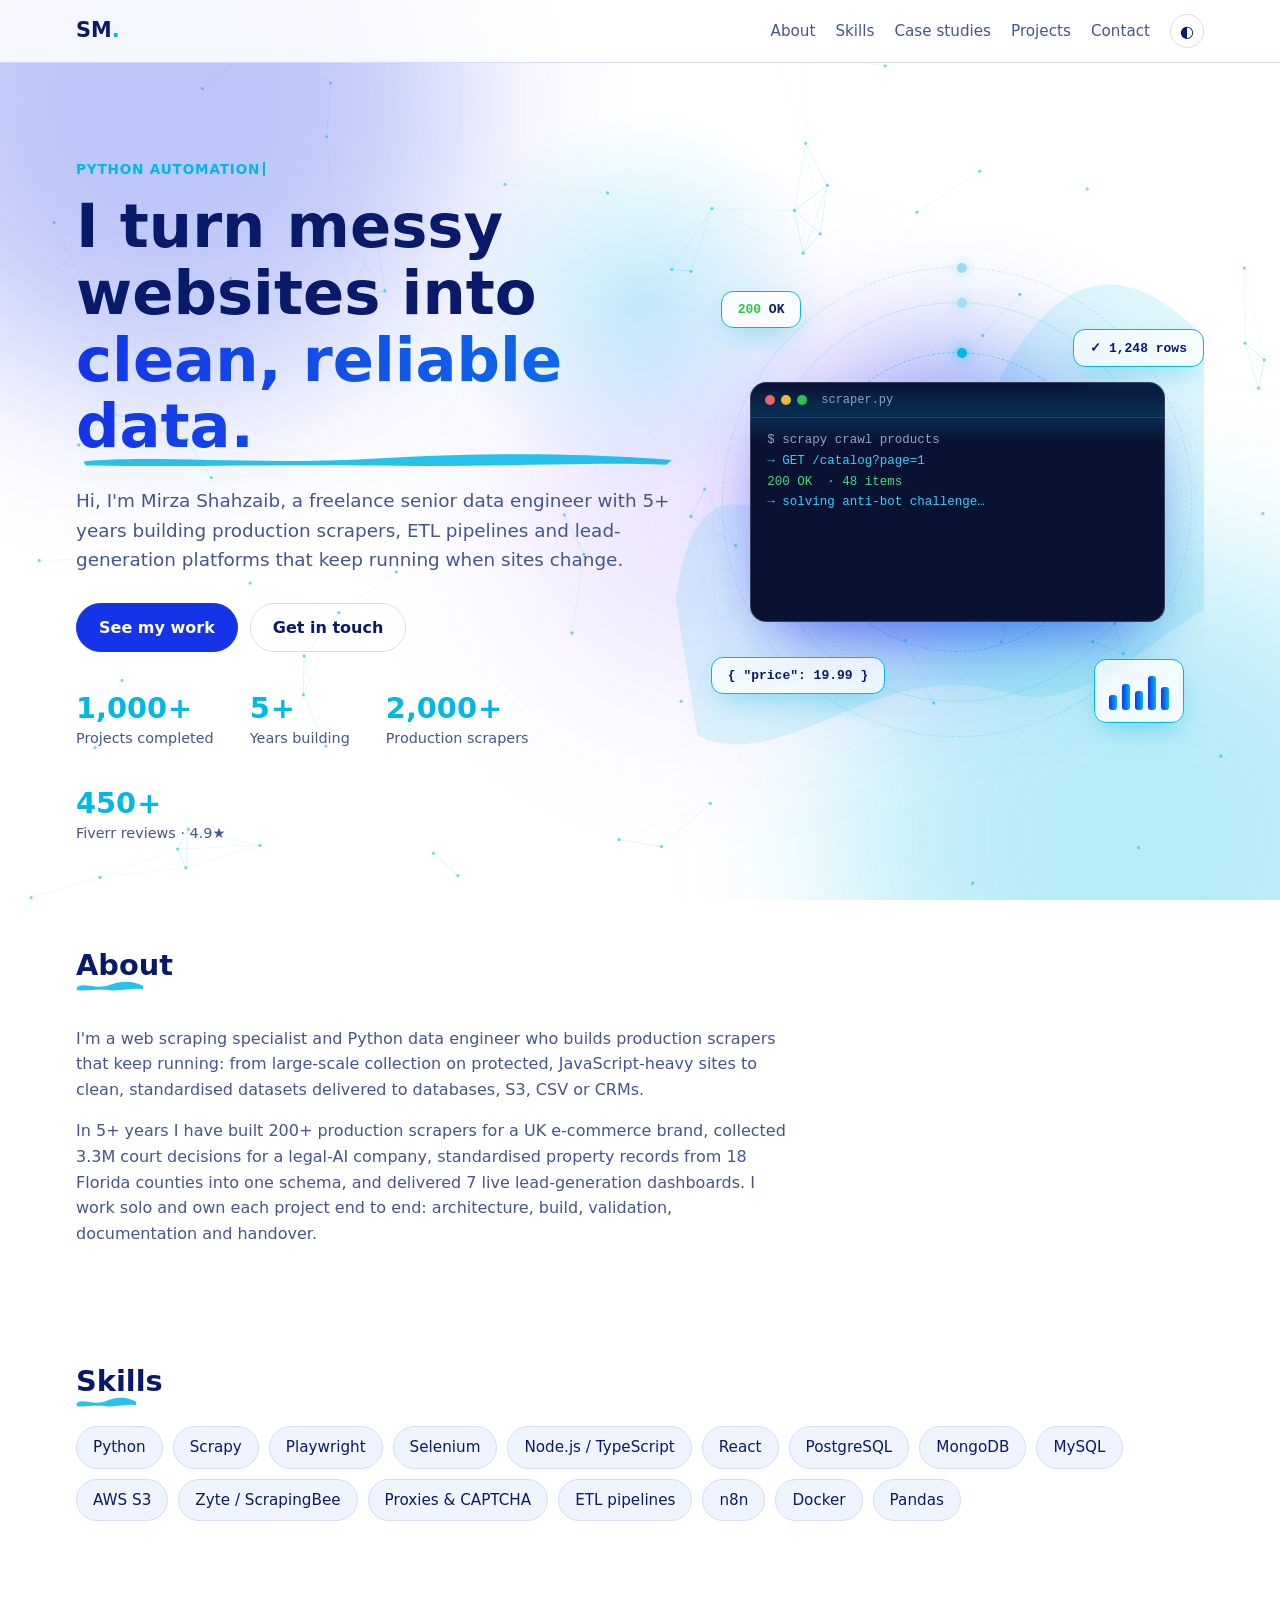
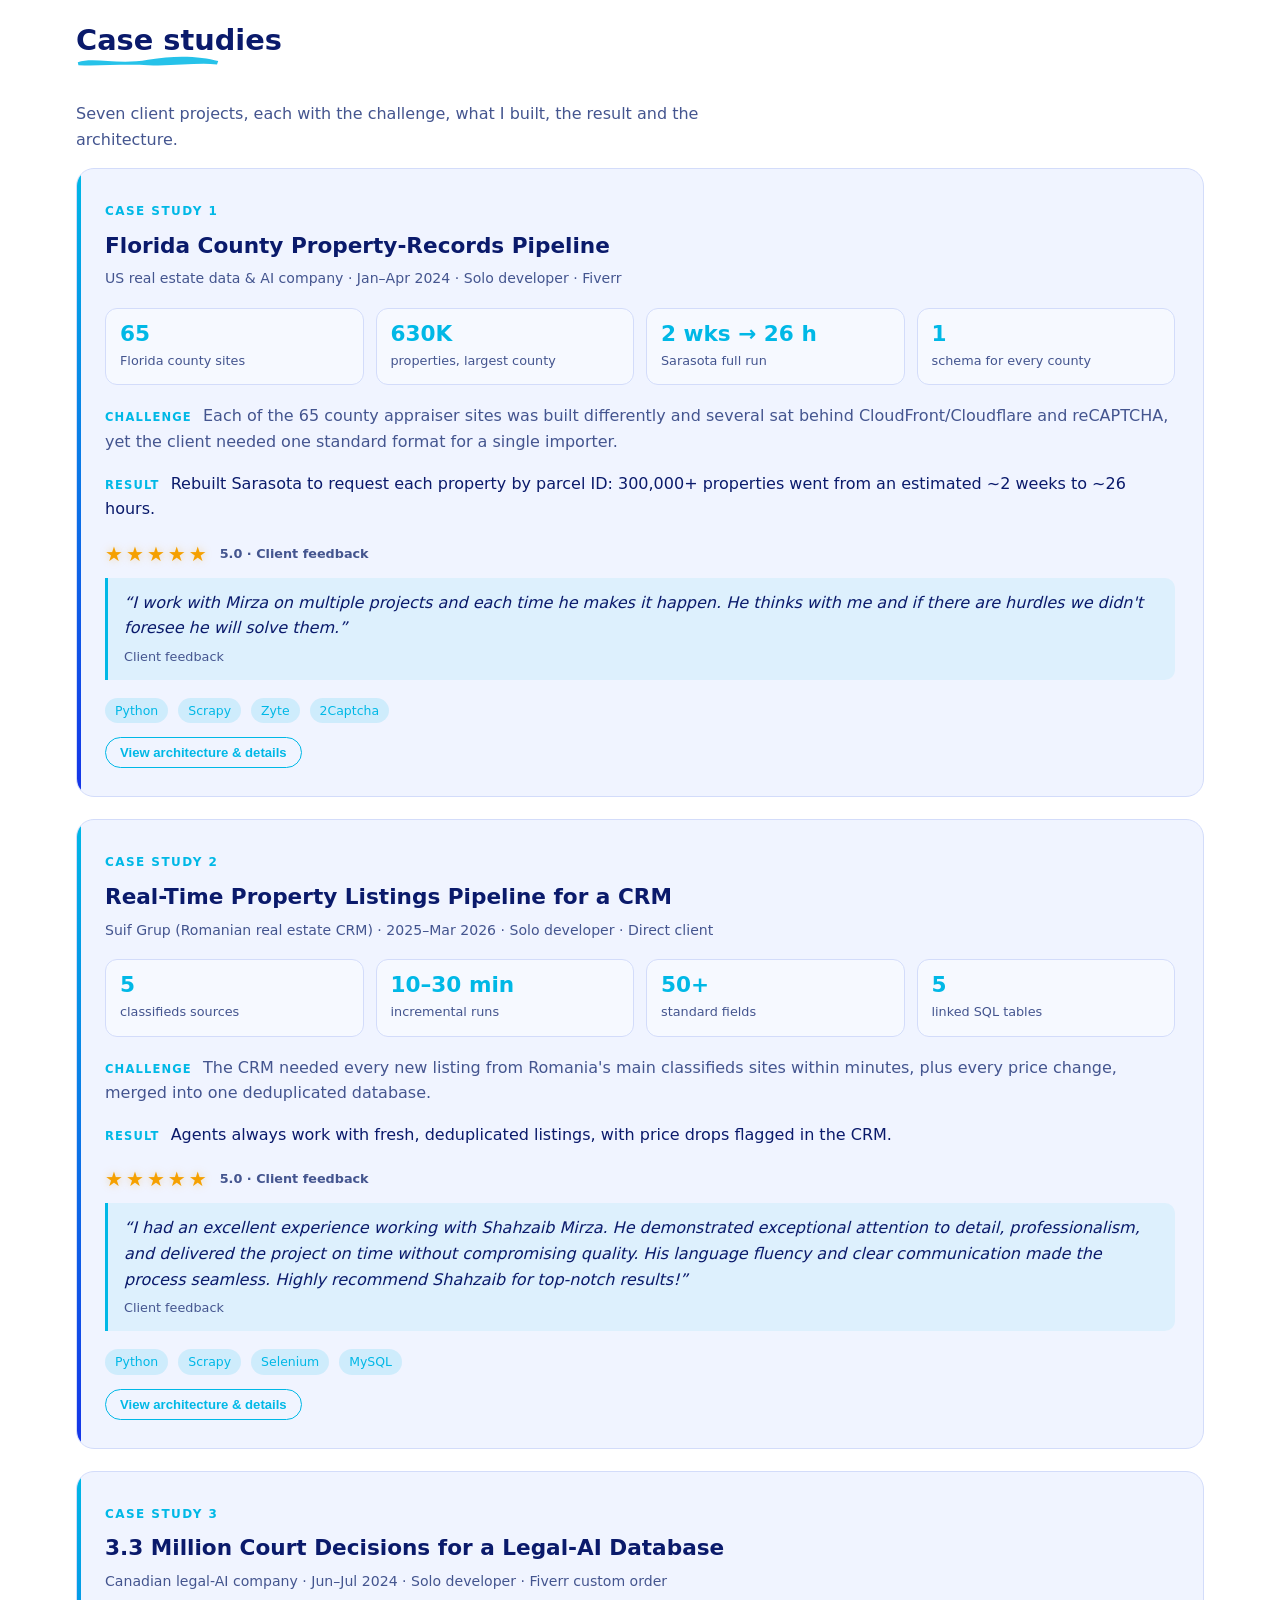
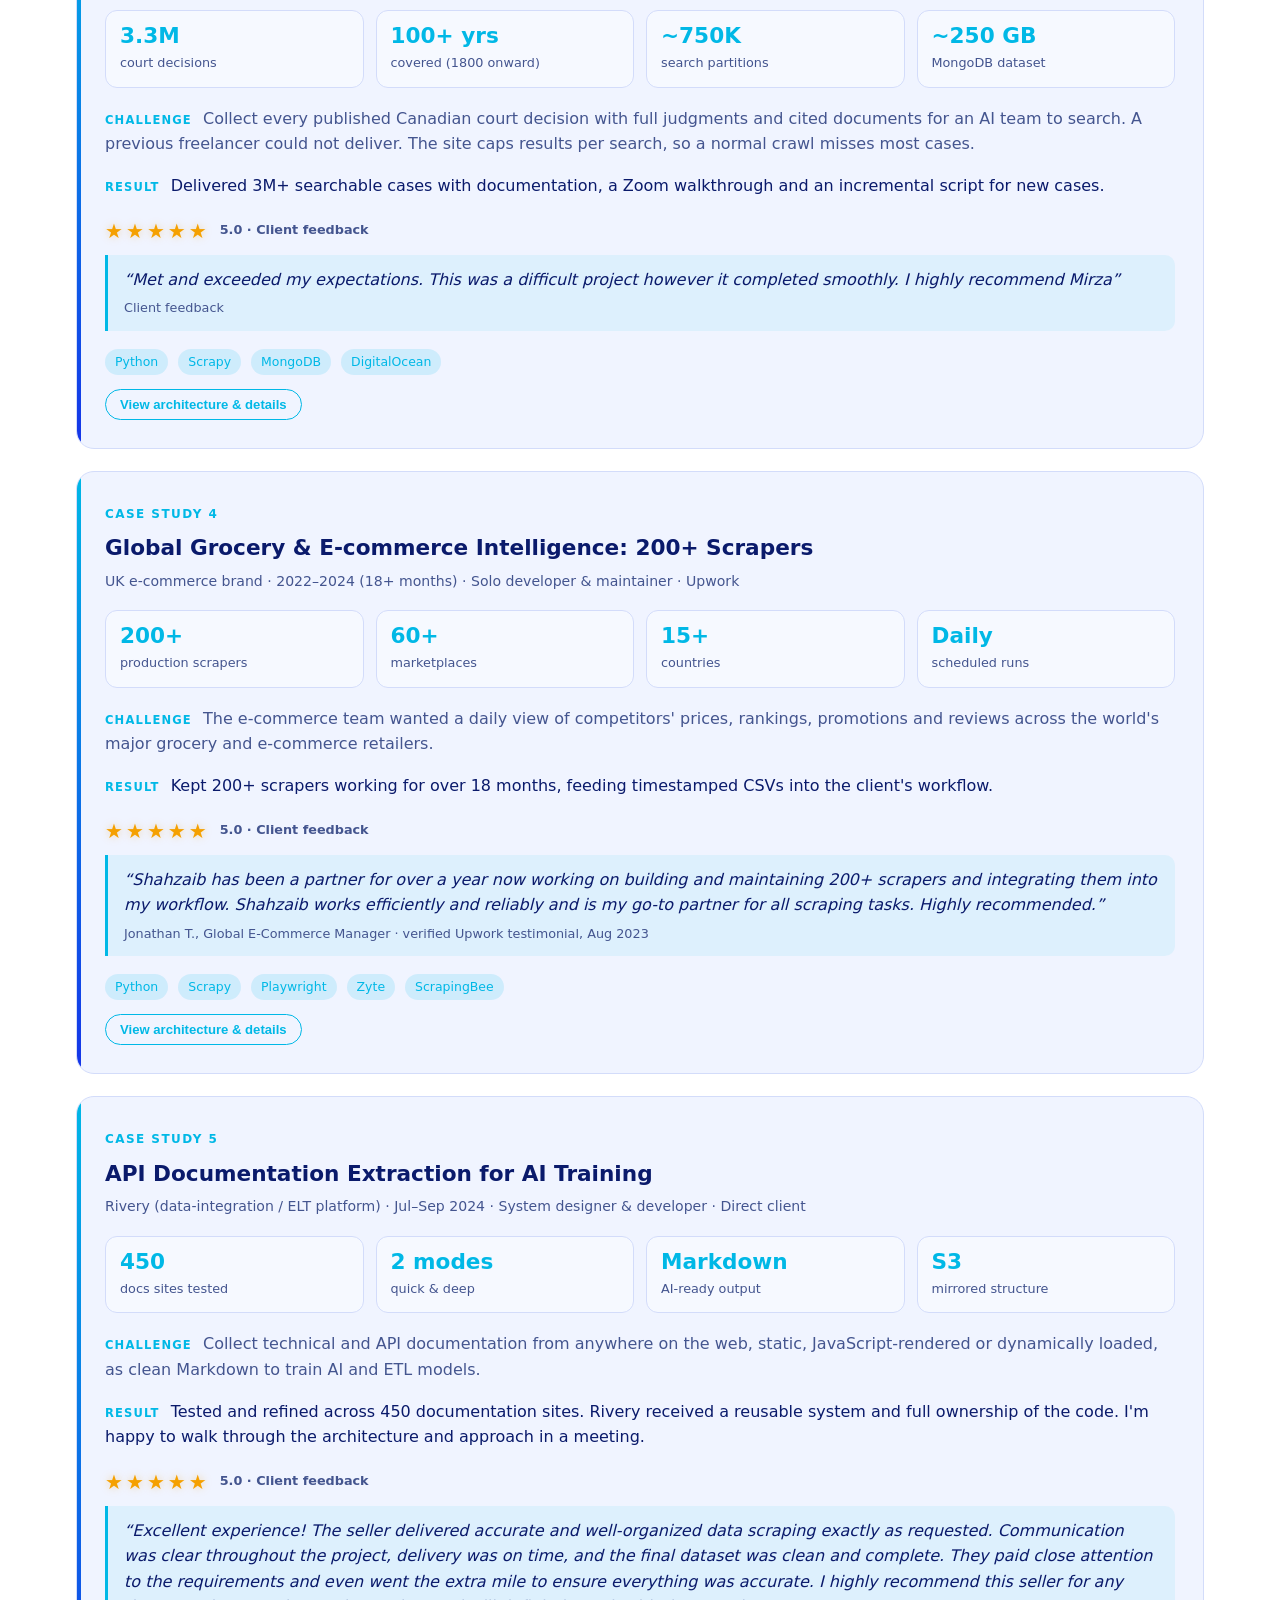
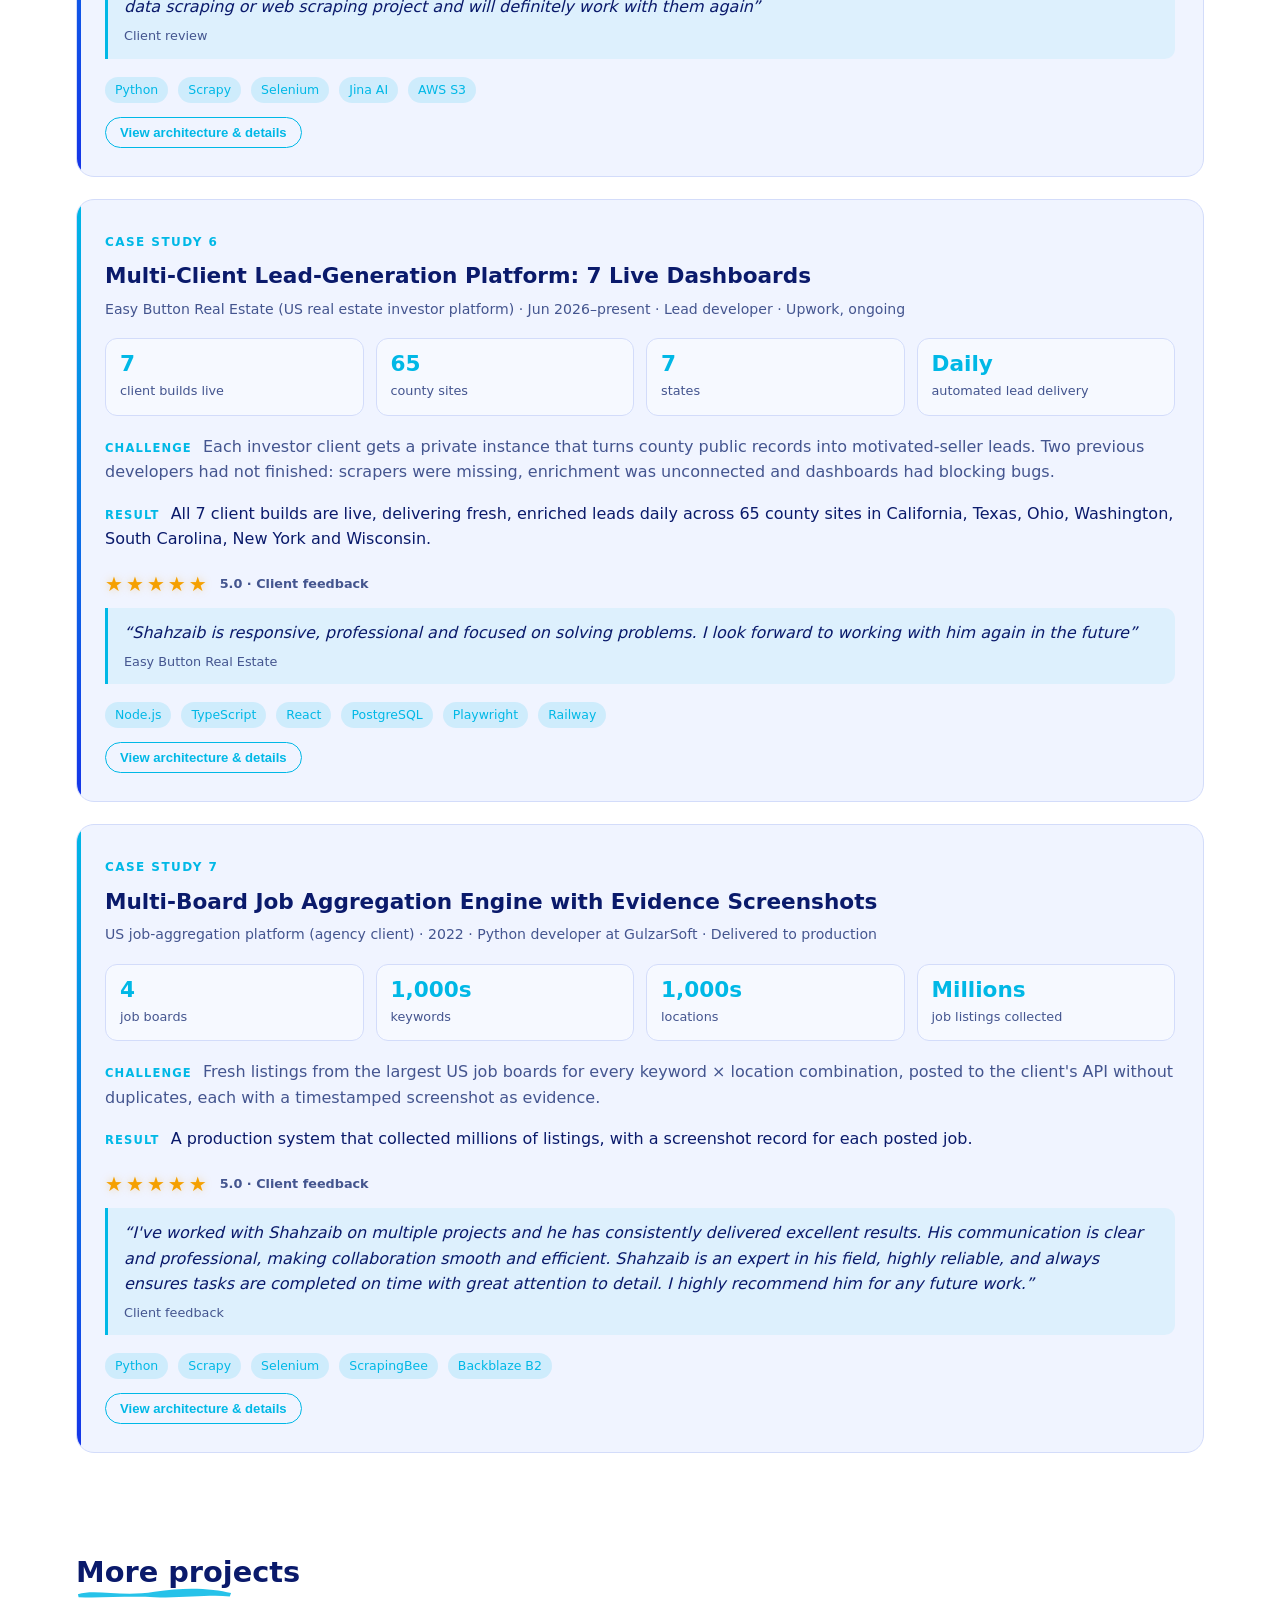
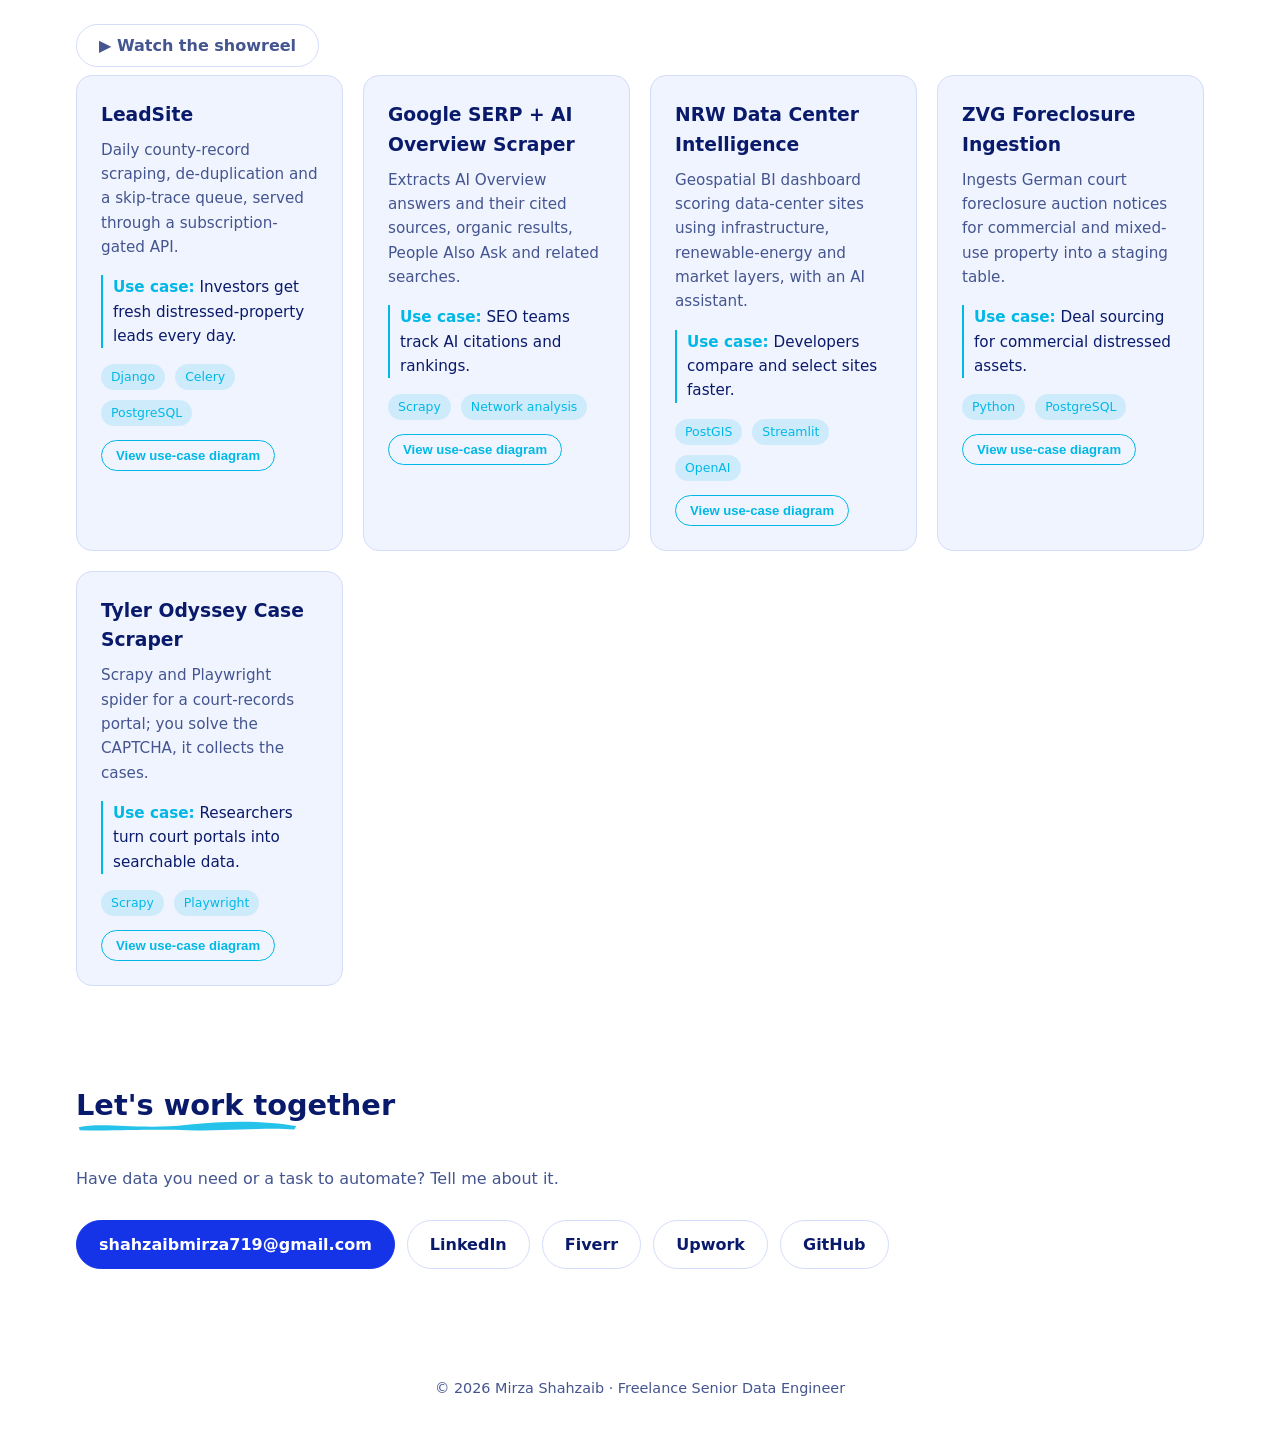
==== index.html @ d17fccb9 "Add portfolio website and showreel Responsive single-page portfolio with animated hero, seven case s" ====
<!doctype html>
<html lang="en">
<head>
  <meta charset="utf-8">
  <meta name="viewport" content="width=device-width, initial-scale=1">
  <title>Mirza Shahzaib · Senior Data Engineer · Web Scraping</title>
  <meta name="description" content="Portfolio of Mirza Shahzaib, freelance senior data engineer. 200+ production scrapers, ETL pipelines and lead-generation platforms.">
  <link rel="stylesheet" href="style.css">
</head>
<body>
  <canvas id="fx" aria-hidden="true"></canvas>
  <div class="blobs" aria-hidden="true"><i></i><i></i><i></i></div>
  <div class="glow" aria-hidden="true"></div>
  <div class="progress" aria-hidden="true"></div>
  <header class="nav">
    <a href="#top" class="logo">SM<span>.</span></a>
    <nav id="nav-links">
      <a href="#about">About</a>
      <a href="#skills">Skills</a>
      <a href="#case-studies">Case studies</a>
      <a href="#projects">Projects</a>
      <a href="#contact">Contact</a>
      <button id="theme" aria-label="Toggle theme">◐</button>
    </nav>
    <button id="menu" aria-label="Open menu" aria-expanded="false" aria-controls="nav-links"><i></i><i></i><i></i></button>
  </header>

  <main id="top">
    <section class="hero">
      <div class="hero-text">
      <p class="eyebrow"><span id="type"></span><span class="caret"></span></p>
      <h1>I turn messy websites into <em>clean, reliable data.</em></h1>
      <p class="lead">Hi, I'm Mirza Shahzaib, a freelance senior data engineer with 5+ years building production scrapers, ETL pipelines and lead-generation platforms that keep running when sites change.</p>
      <div class="cta">
        <a class="btn primary" href="#case-studies">See my work</a>
        <a class="btn" href="#contact">Get in touch</a>
      </div>
      <ul class="stats">
        <li><b><span data-count="1000">1,000</span>+</b><span>Projects completed</span></li>
        <li><b><span data-count="5">5</span>+</b><span>Years building</span></li>
        <li><b><span data-count="2000">2,000</span>+</b><span>Production scrapers</span></li>
        <li><b><span data-count="450">450</span>+</b><span>Fiverr reviews · 4.9★</span></li>
      </ul>
      </div>
      <div class="hero-visual" aria-hidden="true">
        <div class="orb"></div>
        <div class="ring r1"></div><div class="ring r2"></div><div class="ring r3"></div>
        <div class="term" data-depth="14">
          <div class="term-bar"><i></i><i></i><i></i><span>scraper.py</span></div>
          <pre id="log"></pre>
          <div class="scan"></div>
        </div>
        <div class="float f1" data-depth="30"><b>200</b> OK</div>
        <div class="float f2" data-depth="40">✓ <span id="rows">1,248</span> rows</div>
        <div class="float f3" data-depth="26">{ "price": 19.99 }</div>
        <div class="float f4 bars" data-depth="34"><i></i><i></i><i></i><i></i><i></i></div>
      </div>
    </section>

    <section id="about" class="reveal">
      <h2>About</h2>
      <p>I'm a web scraping specialist and Python data engineer who builds production scrapers that keep running: from large-scale collection on protected, JavaScript-heavy sites to clean, standardised datasets delivered to databases, S3, CSV or CRMs.</p>
      <p>In 5+ years I have built 200+ production scrapers for a UK e-commerce brand, collected 3.3M court decisions for a legal-AI company, standardised property records from 18 Florida counties into one schema, and delivered 7 live lead-generation dashboards. I work solo and own each project end to end: architecture, build, validation, documentation and handover.</p>
    </section>

    <section id="skills" class="reveal">
      <h2>Skills</h2>
      <div class="chips">
        <span>Python</span><span>Scrapy</span><span>Playwright</span><span>Selenium</span>
        <span>Node.js / TypeScript</span><span>React</span><span>PostgreSQL</span><span>MongoDB</span>
        <span>MySQL</span><span>AWS S3</span><span>Zyte / ScrapingBee</span><span>Proxies &amp; CAPTCHA</span>
        <span>ETL pipelines</span><span>n8n</span><span>Docker</span><span>Pandas</span>
      </div>
    </section>

    <section id="case-studies" class="reveal">
      <h2>Case studies</h2>
      <p>Seven client projects, each with the challenge, what I built, the result and the architecture.</p>
      <div class="cases" id="cases"></div>
    </section>

    <section id="projects" class="reveal">
      <h2>More projects</h2>
      <p><a class="btn" href="showreel.html">▶ Watch the showreel</a></p>
      <div class="grid">
        <article class="card">
          <h3>LeadSite</h3>
          <p>Daily county-record scraping, de-duplication and a skip-trace queue, served through a subscription-gated API.</p>
          <p class="use"><b>Use case:</b> Investors get fresh distressed-property leads every day.</p>
          <div class="tags"><span>Django</span><span>Celery</span><span>PostgreSQL</span></div>
        </article>
        <article class="card">
          <h3>Google SERP + AI Overview Scraper</h3>
          <p>Extracts AI Overview answers and their cited sources, organic results, People Also Ask and related searches.</p>
          <p class="use"><b>Use case:</b> SEO teams track AI citations and rankings.</p>
          <div class="tags"><span>Scrapy</span><span>Network analysis</span></div>
        </article>
        <article class="card">
          <h3>NRW Data Center Intelligence</h3>
          <p>Geospatial BI dashboard scoring data-center sites using infrastructure, renewable-energy and market layers, with an AI assistant.</p>
          <p class="use"><b>Use case:</b> Developers compare and select sites faster.</p>
          <div class="tags"><span>PostGIS</span><span>Streamlit</span><span>OpenAI</span></div>
        </article>
        <article class="card">
          <h3>ZVG Foreclosure Ingestion</h3>
          <p>Ingests German court foreclosure auction notices for commercial and mixed-use property into a staging table.</p>
          <p class="use"><b>Use case:</b> Deal sourcing for commercial distressed assets.</p>
          <div class="tags"><span>Python</span><span>PostgreSQL</span></div>
        </article>
        <article class="card">
          <h3>Tyler Odyssey Case Scraper</h3>
          <p>Scrapy and Playwright spider for a court-records portal; you solve the CAPTCHA, it collects the cases.</p>
          <p class="use"><b>Use case:</b> Researchers turn court portals into searchable data.</p>
          <div class="tags"><span>Scrapy</span><span>Playwright</span></div>
        </article>
      </div>
    </section>

    <section id="contact" class="reveal">
      <h2>Let's work together</h2>
      <p>Have data you need or a task to automate? Tell me about it.</p>
      <div class="cta">
        <a class="btn primary" href="mailto:shahzaibmirza719@gmail.com">shahzaibmirza719@gmail.com</a>
        <a class="btn" href="https://www.linkedin.com/in/mirza-shahzaib-613bab15b/" target="_blank" rel="noopener">LinkedIn</a>
        <a class="btn" href="https://www.fiverr.com/shahzaibmirz637" target="_blank" rel="noopener">Fiverr</a>
        <a class="btn" href="https://www.upwork.com/freelancers/shahzaibmirza5" target="_blank" rel="noopener">Upwork</a>
        <a class="btn" href="https://github.com/shahzaibmirza566-creator" target="_blank" rel="noopener">GitHub</a>
      </div>
    </section>
  </main>

  <footer>© <span id="year"></span> Mirza Shahzaib · Freelance Senior Data Engineer</footer>
  <script src="script.js"></script>
</body>
</html>
---- style.css ----
:root {
  --bg: #ffffff;
  --surface: #f4f7fd;
  --text: #0e1a33;
  --muted: #55627d;
  --primary: #1f4fd8;
  --accent: #00b8e6;
  --border: #dde4f2;
}
:root[data-theme="dark"] {
  --bg: #08101f;
  --surface: #0f1a30;
  --text: #eaf0ff;
  --muted: #93a2c4;
  --primary: #4d7cff;
  --accent: #29d3ff;
  --border: #1f2d4a;
}
@media (prefers-color-scheme: dark) {
  :root:not([data-theme="light"]) {
    --bg: #08101f; --surface: #0f1a30; --text: #eaf0ff;
    --muted: #93a2c4; --primary: #4d7cff; --accent: #29d3ff; --border: #1f2d4a;
  }
}

* { box-sizing: border-box; }
html { scroll-behavior: smooth; }
body {
  margin: 0;
  font-family: system-ui, -apple-system, "Segoe UI", Roboto, sans-serif;
  background: var(--bg);
  color: var(--text);
  line-height: 1.6;
}
a { color: inherit; text-decoration: none; }

.nav {
  position: sticky; top: 0; z-index: 10;
  display: flex; justify-content: space-between; align-items: center;
  padding: 14px max(16px, calc((100vw - 1000px) / 2));
  background: color-mix(in srgb, var(--bg) 85%, transparent);
  backdrop-filter: blur(10px);
  border-bottom: 1px solid var(--border);
}
.logo { font-weight: 800; font-size: 1.3rem; }
.logo span { color: var(--accent); }
.nav nav { display: flex; gap: 20px; align-items: center; font-size: .95rem; }
.nav nav a { color: var(--muted); transition: color .2s; }
.nav nav a:hover { color: var(--text); }
#theme {
  background: none; border: 1px solid var(--border); color: var(--text);
  width: 34px; height: 34px; border-radius: 50%; cursor: pointer; font-size: 1rem;
}

main { max-width: 1000px; margin: 0 auto; padding: 0 16px; }
section { padding: 72px 0 24px; }
h2 { font-size: 1.8rem; margin: 0 0 16px; }

.hero { padding-top: 96px; }
.eyebrow { color: var(--accent); font-weight: 600; letter-spacing: .06em; text-transform: uppercase; font-size: .85rem; margin: 0 0 12px; }
h1 { font-size: clamp(2.2rem, 6vw, 3.8rem); line-height: 1.1; margin: 0 0 20px; max-width: 18ch; }
h1 em {
  font-style: normal;
  background: linear-gradient(90deg, var(--primary), var(--accent));
  -webkit-background-clip: text; background-clip: text; color: transparent;
}
.lead { color: var(--muted); font-size: 1.15rem; max-width: 56ch; }

.cta { display: flex; flex-wrap: wrap; gap: 12px; margin: 28px 0; }
.btn {
  padding: 11px 22px; border-radius: 999px; border: 1px solid var(--border);
  font-weight: 600; transition: transform .15s, border-color .2s;
}
.btn:hover { transform: translateY(-2px); border-color: var(--primary); }
.btn.primary { background: var(--primary); border-color: var(--primary); color: #fff; }

.stats { list-style: none; display: flex; flex-wrap: wrap; gap: 36px; padding: 0; margin: 40px 0 0; }
.stats b { display: block; font-size: 1.8rem; color: var(--primary); }
.stats li > span { color: var(--muted); font-size: .9rem; }

p { max-width: 70ch; color: var(--muted); }

.chips, .tags { display: flex; flex-wrap: wrap; gap: 10px; }
.chips span {
  padding: 8px 16px; border-radius: 999px; background: var(--surface);
  border: 1px solid var(--border); font-size: .95rem;
}
.grid { display: grid; grid-template-columns: repeat(auto-fit, minmax(260px, 1fr)); gap: 20px; }
.card {
  background: var(--surface); border: 1px solid var(--border); border-radius: 16px;
  padding: 24px; transition: transform .2s, border-color .2s;
}
.card:hover { transform: translateY(-4px); border-color: var(--accent); }
.card h3 { margin: 0 0 8px; }
.card p { margin: 0 0 16px; font-size: .95rem; }
.tags span { font-size: .78rem; color: var(--primary); background: color-mix(in srgb, var(--primary) 12%, transparent); padding: 3px 10px; border-radius: 999px; }

footer { text-align: center; color: var(--muted); padding: 56px 16px 32px; font-size: .9rem; }

.reveal { opacity: 0; transform: translateY(20px); transition: opacity .6s, transform .6s; }
.reveal.visible { opacity: 1; transform: none; }
@media (prefers-reduced-motion: reduce) { .reveal { opacity: 1; transform: none; transition: none; } }

@media (max-width: 560px) {
  .nav nav { gap: 12px; font-size: .85rem; }
  .hero { padding-top: 56px; }
}

/* ---------- Motion / VFX ---------- */
#fx { position: fixed; inset: 0; width: 100%; height: 100%; z-index: -1; pointer-events: none; }
.blobs { position: fixed; inset: 0; z-index: -2; overflow: hidden; pointer-events: none; }
.blobs i {
  position: absolute; width: 46vmax; height: 46vmax; border-radius: 50%;
  filter: blur(90px); opacity: .28; animation: drift 22s ease-in-out infinite alternate;
}
.blobs i:nth-child(1) { background: var(--primary); top: -15vmax; left: -10vmax; }
.blobs i:nth-child(2) { background: var(--accent); bottom: -18vmax; right: -12vmax; animation-duration: 28s; animation-delay: -6s; }
.blobs i:nth-child(3) { background: #8a5cff; top: 35%; left: 40%; width: 30vmax; height: 30vmax; opacity: .16; animation-duration: 34s; }
@keyframes drift {
  0%   { transform: translate(0, 0) scale(1); }
  50%  { transform: translate(10vmax, 6vmax) scale(1.15); }
  100% { transform: translate(-6vmax, 12vmax) scale(.95); }
}
.glow {
  position: fixed; left: 0; top: 0; width: 420px; height: 420px; margin: -210px 0 0 -210px;
  background: radial-gradient(circle, color-mix(in srgb, var(--accent) 22%, transparent), transparent 65%);
  pointer-events: none; z-index: -1; will-change: transform;
}
.progress { position: fixed; top: 0; left: 0; height: 3px; width: 100%; z-index: 20;
  background: linear-gradient(90deg, var(--primary), var(--accent)); transform: scaleX(0); transform-origin: left; }

.caret { display: inline-block; width: 2px; height: 1em; background: var(--accent); margin-left: 3px; vertical-align: -2px; animation: blink 1s steps(1) infinite; }
@keyframes blink { 50% { opacity: 0; } }

h1 em { background-size: 200% 100%; animation: shimmer 5s linear infinite; }
@keyframes shimmer { to { background-position: -200% 0; } }

.hero > * { animation: rise .8s cubic-bezier(.2,.7,.2,1) both; }
.hero > :nth-child(2) { animation-delay: .1s; }
.hero > :nth-child(3) { animation-delay: .25s; }
.hero > :nth-child(4) { animation-delay: .4s; }
.hero > :nth-child(5) { animation-delay: .55s; }
@keyframes rise { from { opacity: 0; transform: translateY(28px); } }

.btn.primary { position: relative; overflow: hidden; box-shadow: 0 0 0 0 color-mix(in srgb, var(--primary) 50%, transparent); animation: pulse 2.8s infinite; }
.btn.primary::after { content: ""; position: absolute; inset: 0; background: linear-gradient(110deg, transparent 30%, rgba(255,255,255,.35) 50%, transparent 70%); transform: translateX(-120%); }
.btn.primary:hover::after { transform: translateX(120%); transition: transform .7s; }
@keyframes pulse { 70% { box-shadow: 0 0 0 14px transparent; } 100% { box-shadow: 0 0 0 0 transparent; } }

.chips span { transition: transform .2s, border-color .2s, background .2s; }
.chips span:hover { transform: translateY(-4px) scale(1.06); border-color: var(--accent); }
.chips span:nth-child(odd) { animation: float 5s ease-in-out infinite; }
.chips span:nth-child(even) { animation: float 6s ease-in-out infinite reverse; }
@keyframes float { 50% { transform: translateY(-4px); } }

.card { transform-style: preserve-3d; transition: transform .15s ease-out, border-color .2s, box-shadow .3s; position: relative; }
.card::before {
  content: ""; position: absolute; inset: 0; border-radius: inherit; pointer-events: none; opacity: 0; transition: opacity .3s;
  background: radial-gradient(240px circle at var(--mx, 50%) var(--my, 50%), color-mix(in srgb, var(--accent) 22%, transparent), transparent 70%);
}
.card:hover::before { opacity: 1; }
.card:hover { box-shadow: 0 18px 40px -18px color-mix(in srgb, var(--primary) 60%, transparent); }

.grid .card.reveal-item { opacity: 0; transform: translateY(24px); }
.grid.visible .card.reveal-item { opacity: 1; transform: none; transition: opacity .6s, transform .6s; transition-delay: calc(var(--i) * 120ms); }

@media (prefers-reduced-motion: reduce) {
  .blobs i, .caret, h1 em, .hero > *, .btn.primary, .chips span { animation: none !important; }
  .glow, #fx { display: none; }
  .grid .card.reveal-item { opacity: 1; transform: none; }
}
.grid.done .card.reveal-item { transition-delay: 0s; transition: transform .15s ease-out, border-color .2s, box-shadow .3s; }
.use { color: var(--text); font-size: .9rem; border-left: 2px solid var(--accent); padding-left: 10px; }
.use b { color: var(--accent); }

/* ---------- Hero visual ---------- */
.hero { display: grid; grid-template-columns: 1.1fr .9fr; gap: 32px; align-items: center; }
.hero-text > * { animation: rise .8s cubic-bezier(.2,.7,.2,1) both; }
.hero-text > :nth-child(2) { animation-delay: .1s; }
.hero-text > :nth-child(3) { animation-delay: .25s; }
.hero-text > :nth-child(4) { animation-delay: .4s; }
.hero-text > :nth-child(5) { animation-delay: .55s; }
.hero-visual { position: relative; height: 480px; animation: rise 1s .3s cubic-bezier(.2,.7,.2,1) both; }
.hero-visual > * { position: absolute; transition: transform .25s ease-out; }
.orb { left: 50%; top: 50%; width: 320px; height: 320px; margin: -160px 0 0 -160px; border-radius: 50%;
  background: conic-gradient(from 0deg, var(--primary), var(--accent), #8a5cff, var(--primary));
  filter: blur(60px); opacity: .45; animation: spin 14s linear infinite, breathe 5s ease-in-out infinite; }
.ring { left: 50%; top: 50%; border-radius: 50%; border: 1px dashed color-mix(in srgb, var(--accent) 55%, transparent); animation: spin 30s linear infinite; }
.r1 { width: 300px; height: 300px; margin: -150px 0 0 -150px; }
.r2 { width: 400px; height: 400px; margin: -200px 0 0 -200px; animation-duration: 45s; animation-direction: reverse; border-style: solid; opacity: .3; }
.r3 { width: 470px; height: 470px; margin: -235px 0 0 -235px; animation-duration: 60s; opacity: .4; }
.ring::after { content: ""; position: absolute; top: -5px; left: 50%; width: 10px; height: 10px; border-radius: 50%; background: var(--accent); box-shadow: 0 0 14px var(--accent); }
@keyframes spin { to { transform: rotate(360deg); } }
@keyframes breathe { 50% { opacity: .65; scale: 1.1; } }

.term { left: 8%; right: 8%; top: 50%; margin-top: -120px; height: 240px; border-radius: 16px; overflow: hidden;
  background: color-mix(in srgb, var(--bg) 78%, #000); border: 1px solid var(--border);
  box-shadow: 0 30px 60px -25px color-mix(in srgb, var(--primary) 70%, transparent); backdrop-filter: blur(8px); }
.term-bar { display: flex; align-items: center; gap: 6px; padding: 10px 14px; border-bottom: 1px solid var(--border); }
.term-bar i { width: 10px; height: 10px; border-radius: 50%; background: #ff5f57; }
.term-bar i:nth-child(2) { background: #febc2e; } .term-bar i:nth-child(3) { background: #28c840; }
.term-bar span { margin-left: 8px; font: 12px ui-monospace, Menlo, monospace; color: var(--muted); }
#log { margin: 0; padding: 12px 16px; font: 12.5px/1.65 ui-monospace, Menlo, Consolas, monospace; color: var(--text); white-space: pre-wrap; }
#log .ok { color: #28c840; } #log .k { color: var(--accent); } #log .d { color: var(--muted); }
.scan { position: absolute; left: 0; right: 0; height: 60px; top: 0;
  background: linear-gradient(transparent, color-mix(in srgb, var(--accent) 18%, transparent), transparent); animation: scan 3.6s linear infinite; pointer-events: none; }
@keyframes scan { from { transform: translateY(-60px); } to { transform: translateY(260px); } }

.float { padding: 10px 16px; border-radius: 12px; font: 600 13px ui-monospace, Menlo, monospace; white-space: nowrap;
  background: color-mix(in srgb, var(--bg) 80%, transparent); border: 1px solid var(--accent);
  box-shadow: 0 10px 30px -10px color-mix(in srgb, var(--accent) 60%, transparent); backdrop-filter: blur(6px);
  animation: bob 5s ease-in-out infinite; }
.float b { color: #28c840; }
.f1 { left: 2%; top: 6%; } .f2 { right: 0; top: 14%; animation-delay: -1.5s; }
.f3 { left: 0; bottom: 10%; animation-delay: -3s; } .f4 { right: 4%; bottom: 4%; animation-delay: -2s; display: flex; gap: 5px; align-items: flex-end; height: 64px; padding: 12px 14px; }
.bars i { width: 8px; border-radius: 3px; background: linear-gradient(var(--accent), var(--primary)); animation: grow 2.4s ease-in-out infinite; }
.bars i:nth-child(1) { height: 40%; } .bars i:nth-child(2) { height: 70%; animation-delay: -.4s; }
.bars i:nth-child(3) { height: 50%; animation-delay: -.8s; } .bars i:nth-child(4) { height: 90%; animation-delay: -1.2s; } .bars i:nth-child(5) { height: 60%; animation-delay: -1.6s; }
@keyframes grow { 50% { transform: scaleY(.45); } }
@keyframes bob { 50% { translate: 0 -10px; } }

@media (max-width: 860px) {
  .hero { grid-template-columns: 1fr; }
  .hero-visual { height: 400px; }
}
@media (prefers-reduced-motion: reduce) {
  .orb, .ring, .scan, .float, .bars i, .hero-visual, .hero-text > * { animation: none !important; }
}

/* ---------- Fiverr-gig theme: royal blue · electric cyan · white · paint strokes ---------- */
:root {
  --bg: #ffffff; --surface: #f0f4ff; --text: #0a1a6b; --muted: #44558f;
  --primary: #1534e8; --accent: #00b8e6; --border: #d3dcfa;
  --grad1: #1534e8; --btn: #1534e8; --btn-text: #fff;
}
:root[data-theme="dark"] {
  --bg: #0a1c94; --surface: rgba(255,255,255,.09); --text: #ffffff; --muted: #c1ceff;
  --primary: #5b86ff; --accent: #00e5ff; --border: rgba(255,255,255,.2);
  --grad1: #ffffff; --btn: #00e5ff; --btn-text: #031047;
}
@media (prefers-color-scheme: dark) {
  :root:not([data-theme="light"]) {
    --bg: #0a1c94; --surface: rgba(255,255,255,.09); --text: #ffffff; --muted: #c1ceff;
    --primary: #5b86ff; --accent: #00e5ff; --border: rgba(255,255,255,.2);
    --grad1: #ffffff; --btn: #00e5ff; --btn-text: #031047;
  }
}
h1 em { background-image: linear-gradient(90deg, var(--grad1), var(--accent)); display: inline-block; position: relative; padding-bottom: 6px; }
.btn.primary { background: var(--btn); border-color: var(--btn); color: var(--btn-text); }
.stats b { color: var(--accent); }
.tags span { color: var(--accent); background: color-mix(in srgb, var(--accent) 14%, transparent); }
.progress, .bars i { background: linear-gradient(90deg, var(--primary), var(--accent)); }

/* paint-stroke accents */
:root { --brush: url("data:image/svg+xml,%3Csvg xmlns='http://www.w3.org/2000/svg' viewBox='0 0 240 20' preserveAspectRatio='none'%3E%3Cpath d='M3 12C30 3 70 17 120 8s90-5 117 2l-2 6c-30-4-70 3-115 1S34 19 4 17z'/%3E%3C/svg%3E"); }
h1 em::after, h2::after {
  content: ""; position: absolute; left: 0; bottom: -4px; width: 100%; height: 12px; background: var(--accent); opacity: .85;
  -webkit-mask: var(--brush) center / 100% 100% no-repeat; mask: var(--brush) center / 100% 100% no-repeat;
  transform-origin: left; animation: paint 1.1s .9s cubic-bezier(.2,.7,.2,1) both;
}
h1 em::after { bottom: -2px; height: 16px; }
h2 { position: relative; display: inline-block; margin-bottom: 22px; }
h2::after { width: 70%; animation: none; }
@keyframes paint { from { transform: scaleX(0); } }
.hero-visual::before {
  content: ""; position: absolute; inset: 6% -4% 6% 4%; background: var(--accent); opacity: .12; z-index: 0;
  -webkit-mask: var(--brush) center / 100% 100% no-repeat; mask: var(--brush) center / 100% 100% no-repeat; transform: rotate(-8deg) scale(1.3);
}

/* ---------- Use-case diagrams ---------- */
.dia-btn { margin-top: 14px; background: none; border: 1px solid var(--accent); color: var(--accent); border-radius: 999px;
  padding: 7px 14px; font-size: .82rem; font-weight: 600; cursor: pointer; transition: background .2s, color .2s; }
.dia-btn:hover { background: var(--accent); color: var(--btn-text); }
.dia { max-height: 0; overflow: hidden; transition: max-height .5s ease, margin .3s; }
.card.open .dia { max-height: 420px; margin-top: 14px; }
.dia svg { width: 100%; height: auto; display: block; }
.dia .node { fill: var(--surface); stroke: var(--accent); stroke-width: 1.2; }
.dia .node.last { fill: color-mix(in srgb, var(--accent) 22%, transparent); stroke-width: 2; }
.dia .lbl { fill: var(--accent); font: 700 8.5px system-ui; letter-spacing: .08em; }
.dia .ttl { fill: var(--text); font: 600 12.5px system-ui; }
.dia .flow { stroke: var(--accent); stroke-width: 2; stroke-dasharray: 5 5; animation: flow 1s linear infinite; fill: none; }
.dia .arr { fill: var(--accent); }
@keyframes flow { to { stroke-dashoffset: -20; } }
@media (prefers-reduced-motion: reduce) { .dia .flow, h1 em::after { animation: none !important; } }

/* ---------- Case studies ---------- */
.cases { display: grid; gap: 22px; margin-top: 8px; }
.case { background: var(--surface); border: 1px solid var(--border); border-radius: 18px; padding: 28px; position: relative; overflow: hidden; }
.case::before { content: ""; position: absolute; left: 0; top: 0; bottom: 0; width: 4px; background: linear-gradient(var(--accent), var(--primary)); }
.case-no { color: var(--accent); font-weight: 700; letter-spacing: .12em; font-size: .75rem; }
.case h3 { margin: 6px 0 4px; font-size: 1.35rem; }
.case .meta { margin: 0 0 18px; font-size: .88rem; max-width: none; }
.metrics { list-style: none; display: grid; grid-template-columns: repeat(auto-fit, minmax(150px, 1fr)); gap: 12px; padding: 0; margin: 0 0 18px; }
.metrics li { border: 1px solid var(--border); border-radius: 12px; padding: 12px 14px; background: color-mix(in srgb, var(--bg) 40%, transparent); }
.metrics b { display: block; font-size: 1.35rem; color: var(--accent); line-height: 1.2; }
.metrics span { font-size: .8rem; color: var(--muted); }
.case p { max-width: none; }
.case .lab { color: var(--accent); text-transform: uppercase; font-size: .72rem; letter-spacing: .1em; margin-right: 6px; }
.case .result { color: var(--text); }
.more { display: grid; grid-template-rows: 0fr; transition: grid-template-rows .5s ease; }
.more-in { overflow: hidden; }
.case.open .more { grid-template-rows: 1fr; }
.case.open .more-in { padding-top: 6px; }
.more h4 { margin: 18px 0 8px; color: var(--accent); font-size: .78rem; letter-spacing: .1em; text-transform: uppercase; }
.built { margin: 0; padding-left: 20px; color: var(--muted); }
.built li { margin: 4px 0; }
.pipe { display: flex; align-items: stretch; gap: 0; }
.pipe .n { flex: 1; border: 1.5px solid var(--accent); border-radius: 12px; padding: 10px 12px; font-size: .85rem; font-weight: 600; background: var(--surface); min-width: 0; }
.pipe .n small { display: block; color: var(--accent); font-size: .65rem; letter-spacing: .1em; margin-bottom: 4px; }
.pipe .n.last { background: color-mix(in srgb, var(--accent) 20%, transparent); }
.pipe .ar { flex: 0 0 26px; align-self: center; height: 3px; background: repeating-linear-gradient(90deg, var(--accent) 0 6px, transparent 6px 12px); background-size: 12px 3px; animation: dash 0.7s linear infinite; position: relative; }
.pipe .ar::after { content: ""; position: absolute; right: -2px; top: -4px; border: 5px solid transparent; border-left: 8px solid var(--accent); }
@keyframes dash { to { background-position: 12px 0; } }
.case blockquote { margin: 18px 0 0; padding: 12px 16px; border-left: 3px solid var(--accent); color: var(--text); font-style: italic; background: color-mix(in srgb, var(--accent) 8%, transparent); border-radius: 0 10px 10px 0; }
.case cite { display: block; margin-top: 6px; font-style: normal; font-size: .8rem; color: var(--muted); }
@media (max-width: 760px) {
  .pipe { flex-direction: column; }
  .pipe .ar { flex-basis: 22px; width: 3px; height: 22px; align-self: center; background: repeating-linear-gradient(180deg, var(--accent) 0 6px, transparent 6px 12px); background-size: 3px 12px; animation-name: dashv; }
  .pipe .ar::after { right: auto; left: -4px; top: auto; bottom: -2px; border: 5px solid transparent; border-top: 8px solid var(--accent); border-left-color: transparent; }
  .case { padding: 20px; }
}
@keyframes dashv { to { background-position: 0 12px; } }
@media (prefers-reduced-motion: reduce) { .pipe .ar { animation: none; } }

/* client feedback + stars */
.fb { margin: 16px 0 18px; }
.stars { display: flex; align-items: center; gap: 3px; margin-bottom: 8px; }
.stars i { font-style: normal; font-size: 1.25rem; color: #ffc83d; text-shadow: 0 0 10px rgba(255,200,61,.55); animation: twinkle 3s ease-in-out infinite; }
.stars i:nth-child(2) { animation-delay: .15s; } .stars i:nth-child(3) { animation-delay: .3s; }
.stars i:nth-child(4) { animation-delay: .45s; } .stars i:nth-child(5) { animation-delay: .6s; }
.stars em { margin-left: 10px; font-style: normal; font-size: .8rem; color: var(--muted); font-weight: 600; }
@keyframes twinkle { 50% { transform: scale(1.18); filter: brightness(1.25); } }
.fb blockquote { margin: 0; }
@media (prefers-reduced-motion: reduce) { .stars i { animation: none; } }

/* ---------- Responsive ---------- */
html { overflow-x: clip; -webkit-text-size-adjust: 100%; }
body { overflow-x: clip; }
img, svg, canvas, video { max-width: 100%; }
.hero { overflow-x: clip; }
main { max-width: min(1160px, 100%); }
.nav { padding-inline: max(16px, calc((100vw - 1160px) / 2 + 16px)); }
.grid { grid-template-columns: repeat(auto-fit, minmax(min(260px, 100%), 1fr)); }
.metrics { grid-template-columns: repeat(auto-fit, minmax(min(140px, 100%), 1fr)); }
#menu { display: none; }
.card, .case, .term, .float { min-width: 0; overflow-wrap: anywhere; }
.chips span { white-space: nowrap; }

/* large screens */
@media (min-width: 1600px) { html { font-size: 18px; } main { max-width: 1280px; } .nav { padding-inline: calc((100vw - 1280px) / 2 + 16px); } }
@media (min-width: 2200px) { html { font-size: 21px; } main { max-width: 1500px; } .nav { padding-inline: calc((100vw - 1500px) / 2 + 16px); } }

/* tablets */
@media (max-width: 1000px) {
  .hero { gap: 16px; }
  .hero-visual { max-width: 560px; width: 100%; margin: 0 auto; }
}
@media (max-width: 860px) {
  section { padding-top: 56px; }
  .hero { padding-top: 56px; }
  .hero-text { text-align: left; }
  .cases { gap: 18px; }
}

/* phones */
@media (max-width: 720px) {
  .nav { padding-block: 10px; }
  #menu { display: grid; gap: 5px; align-content: center; justify-items: center; width: 40px; height: 40px; background: none; border: 1px solid var(--border); border-radius: 10px; cursor: pointer; }
  #menu i { display: block; width: 18px; height: 2px; background: var(--text); border-radius: 2px; transition: transform .25s, opacity .25s; }
  .nav.open #menu i:nth-child(1) { transform: translateY(7px) rotate(45deg); }
  .nav.open #menu i:nth-child(2) { opacity: 0; }
  .nav.open #menu i:nth-child(3) { transform: translateY(-7px) rotate(-45deg); }
  .nav nav { display: none; position: absolute; top: 100%; left: 0; right: 0; flex-direction: column; align-items: stretch; gap: 0;
    background: var(--bg); border-bottom: 1px solid var(--border); padding: 6px 16px 16px; font-size: 1.05rem; box-shadow: 0 20px 30px -20px rgba(0,0,0,.4); }
  .nav.open nav { display: flex; }
  .nav nav a { padding: 14px 4px; border-bottom: 1px solid var(--border); color: var(--text); }
  #theme { align-self: flex-start; margin-top: 12px; }
}
@media (max-width: 560px) {
  main { padding: 0 16px; }
  section { padding-top: 44px; }
  h2 { font-size: 1.5rem; }
  .hero { padding-top: 36px; }
  h1 { max-width: none; }
  .lead { font-size: 1.02rem; }
  .cta { gap: 10px; }
  .cta .btn { flex: 1 1 auto; text-align: center; }
  .stats { display: grid; grid-template-columns: repeat(2, 1fr); gap: 16px 12px; margin-top: 28px; }
  .stats b { font-size: 1.35rem; }
  .stats li > span { font-size: .78rem; }

  .hero-visual { height: 380px; }
  .orb { width: 240px; height: 240px; margin: -120px 0 0 -120px; }
  .r1 { width: 210px; height: 210px; margin: -105px 0 0 -105px; }
  .r2 { width: 280px; height: 280px; margin: -140px 0 0 -140px; }
  .r3 { width: 330px; height: 330px; margin: -165px 0 0 -165px; }
  .term { left: 0; right: 0; height: 210px; margin-top: -105px; }
  #log { font-size: 11px; padding: 10px 12px; }
  .float { font-size: 11px; padding: 7px 11px; }
  .f1 { left: 0; top: 4%; } .f2 { right: 0; top: 10%; } .f3 { left: 0; bottom: 6%; }
  .f4 { right: 0; bottom: 2%; height: 52px; padding: 9px 11px; }
  .hero-visual::before { display: none; }

  .case { padding: 18px 16px 18px 20px; border-radius: 14px; }
  .case h3 { font-size: 1.15rem; }
  .case .meta { font-size: .8rem; }
  .metrics { grid-template-columns: repeat(2, 1fr); gap: 10px; }
  .metrics b { font-size: 1.1rem; }
  .stars i { font-size: 1.1rem; }
  .stars em { font-size: .72rem; }
  .fb blockquote { padding: 10px 12px; font-size: .92rem; }
  .dia-btn { width: 100%; }
  .card { padding: 18px; }
  .chips { gap: 8px; }
  .chips span { padding: 6px 12px; font-size: .85rem; }
  .btn { padding: 11px 18px; }
  #contact .cta .btn { flex: 1 1 calc(50% - 10px); overflow-wrap: anywhere; white-space: normal; }
  #contact .cta .btn.primary { flex-basis: 100%; }
  footer { padding: 40px 16px 28px; }
}
@media (max-width: 360px) {
  h1 { font-size: 2rem; }
}

/* touch devices: no hover-only effects */
@media (hover: none) {
  .glow { display: none; }
  .card:hover, .btn:hover, .chips span:hover { transform: none; }
}
:root:not([data-theme="dark"]) .stars i { color: #f5a000; text-shadow: 0 0 8px rgba(245,160,0,.35); }
@media (prefers-color-scheme: dark) { :root:not([data-theme="light"]) .stars i { color: #ffc83d; text-shadow: 0 0 10px rgba(255,200,61,.55); } }
.term { background: #0a1233; border-color: rgba(255,255,255,.18); }
.term-bar { border-bottom-color: rgba(255,255,255,.12); }
.term-bar span { color: #93a2c4; }
#log { color: #dbe6ff; }
#log .k { color: #29d3ff; } #log .d { color: #93a2c4; } #log .ok { color: #3ddc84; }

/* stats: number and "+" share one baseline, size and weight */
.stats b { display: flex; align-items: baseline; gap: 1px; line-height: 1.15; font-weight: 800; font-variant-numeric: tabular-nums; }
.stats b span { font: inherit; color: inherit; }
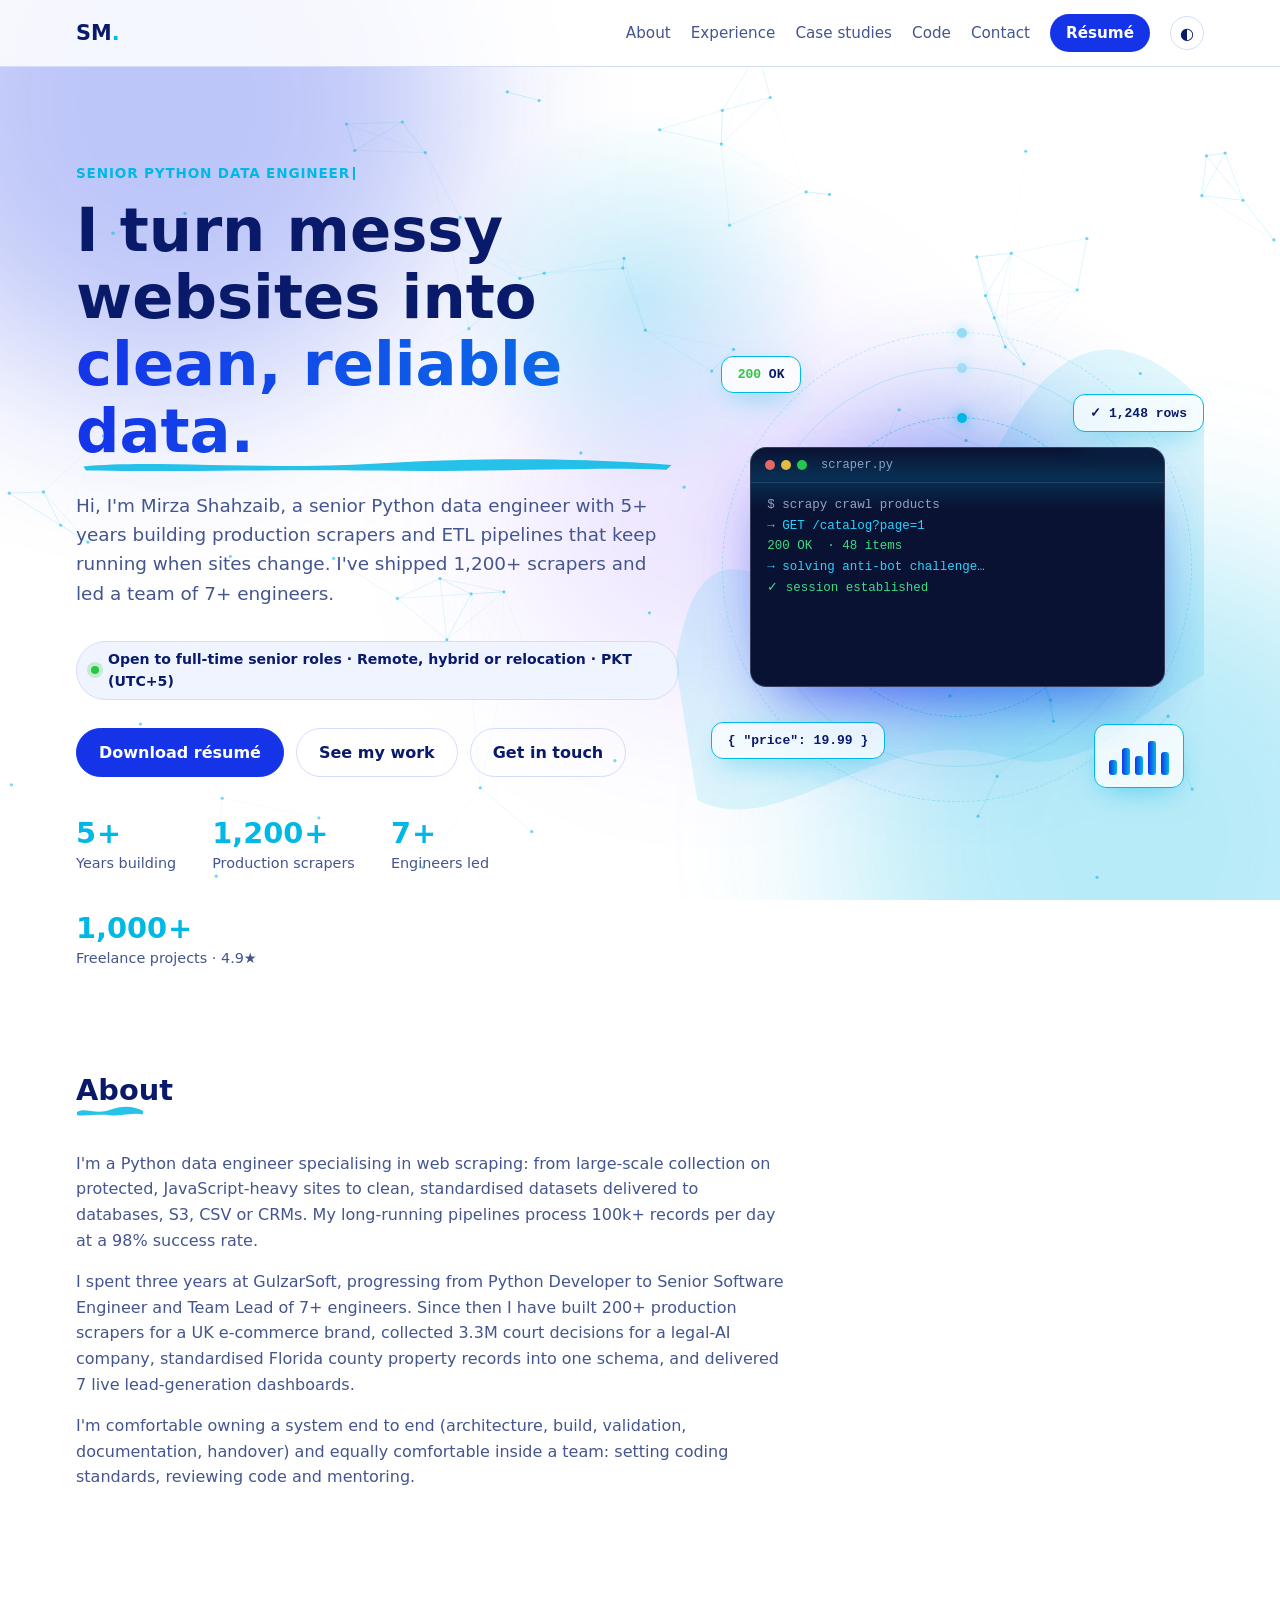
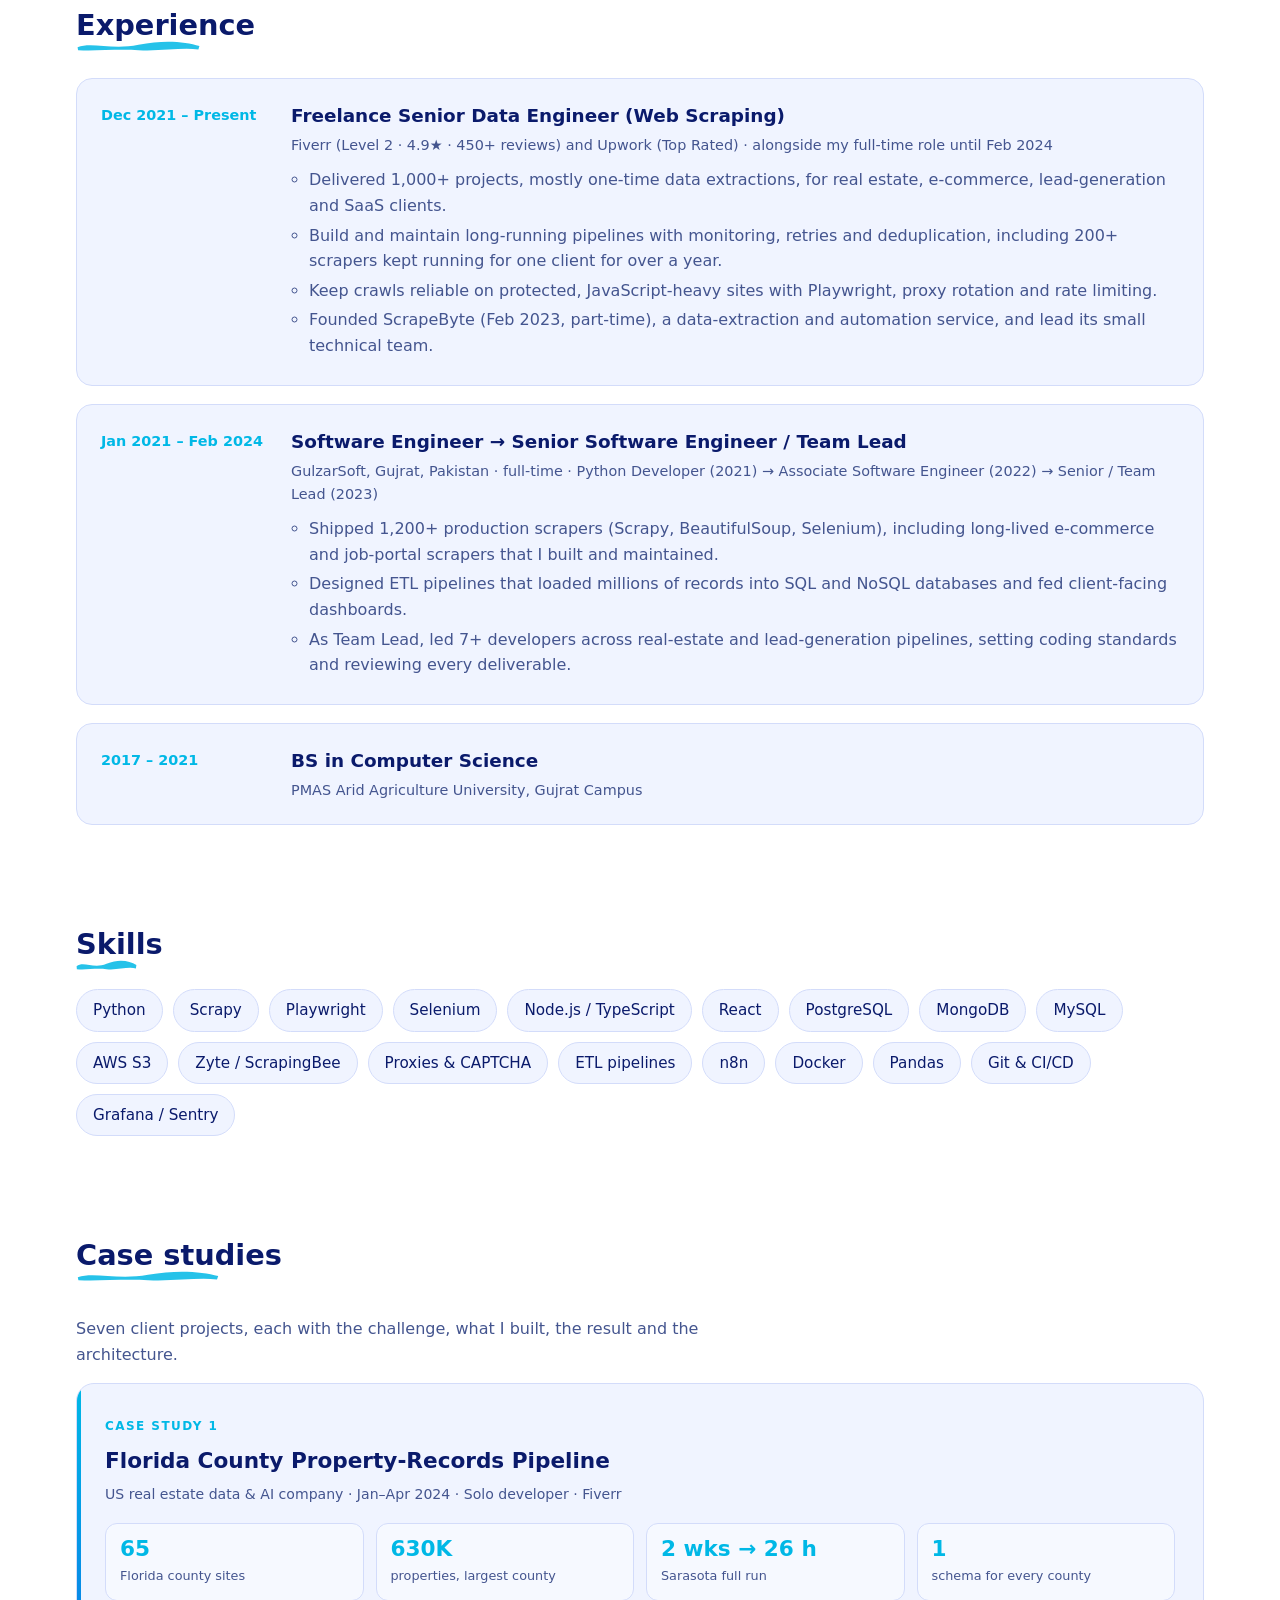
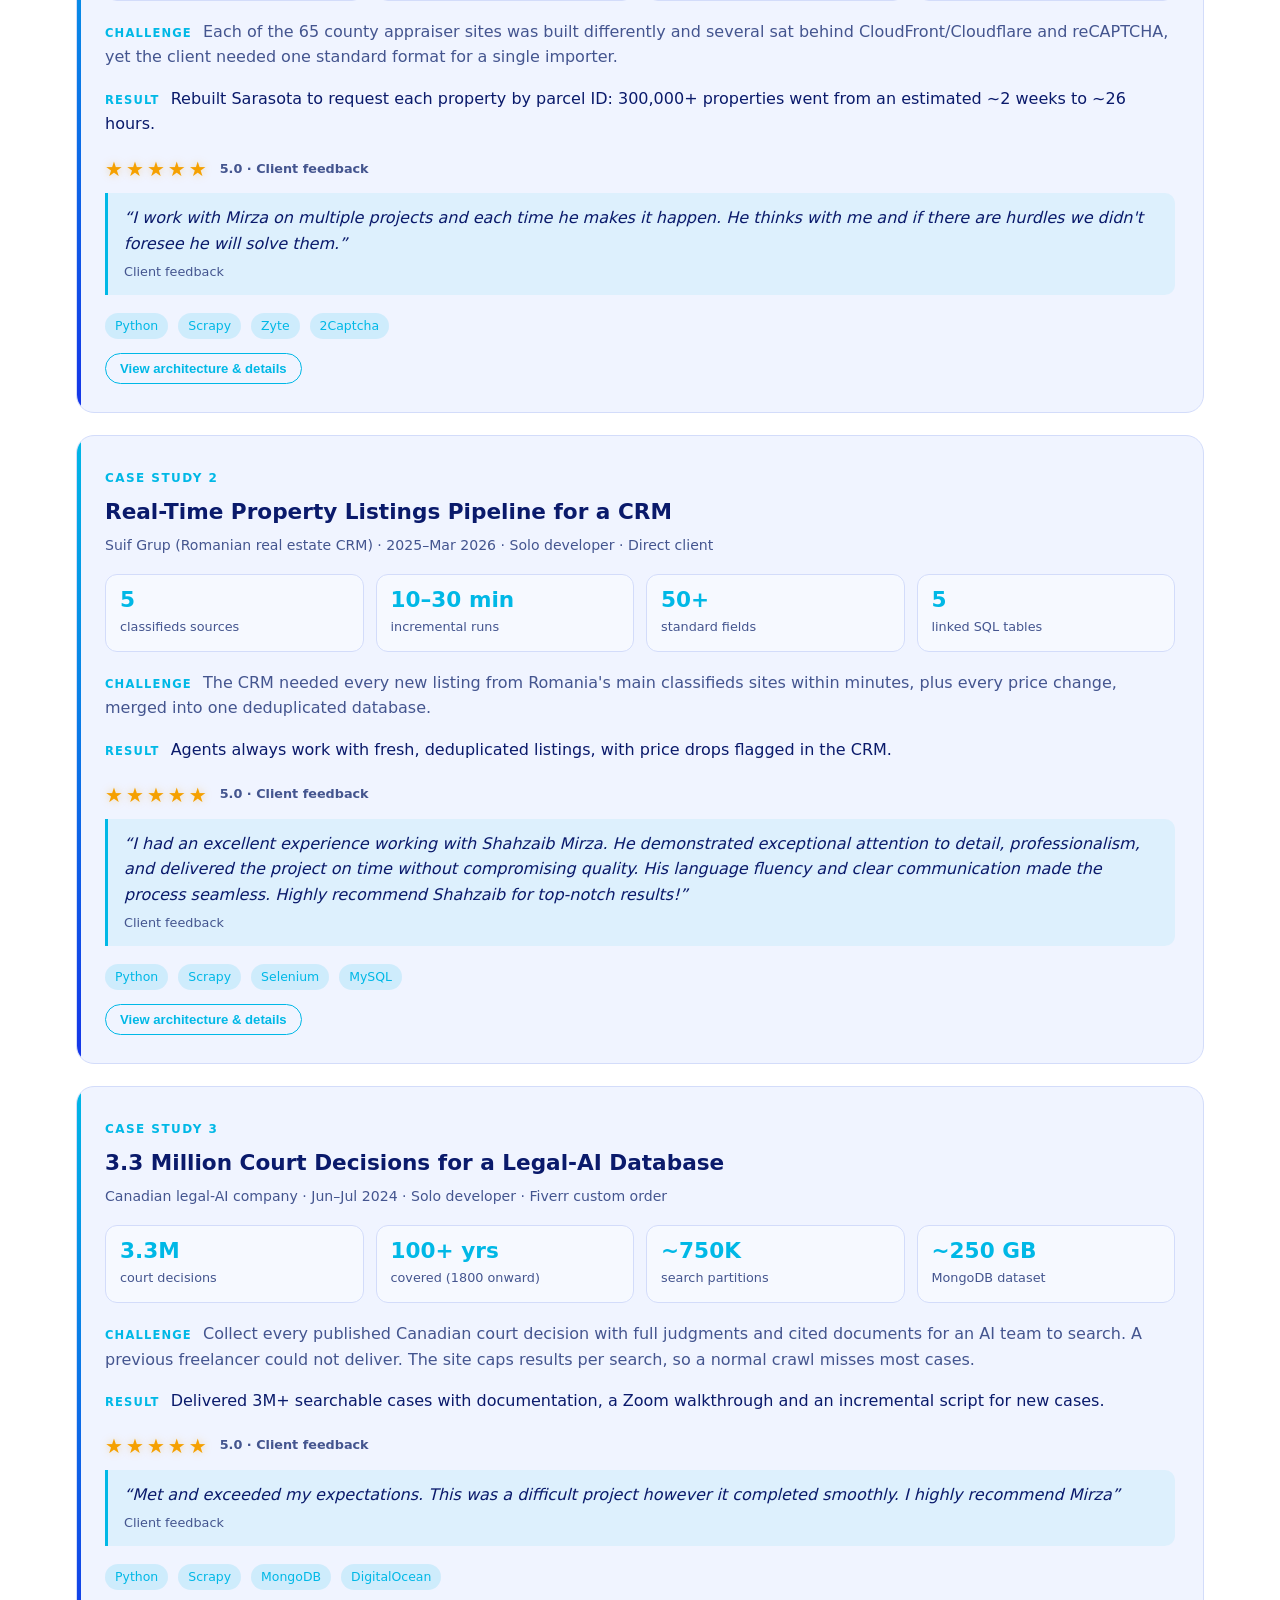
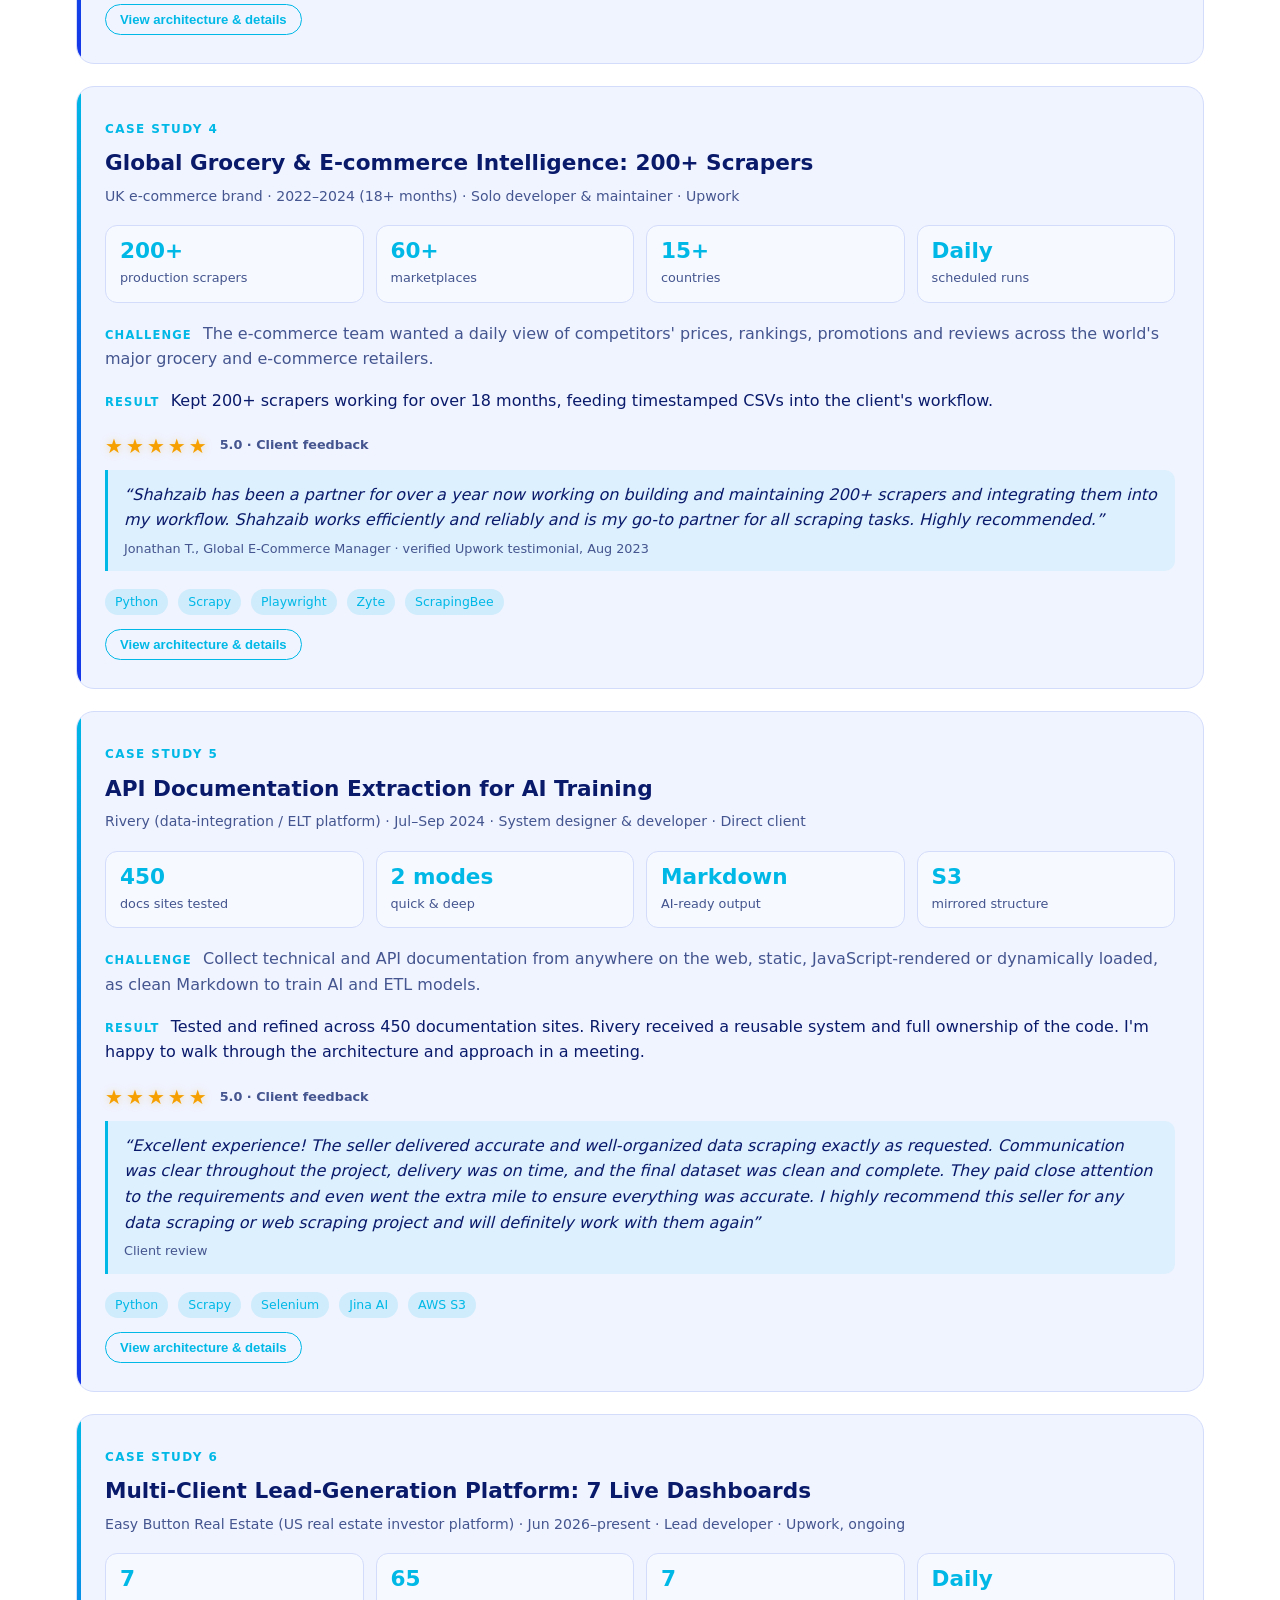
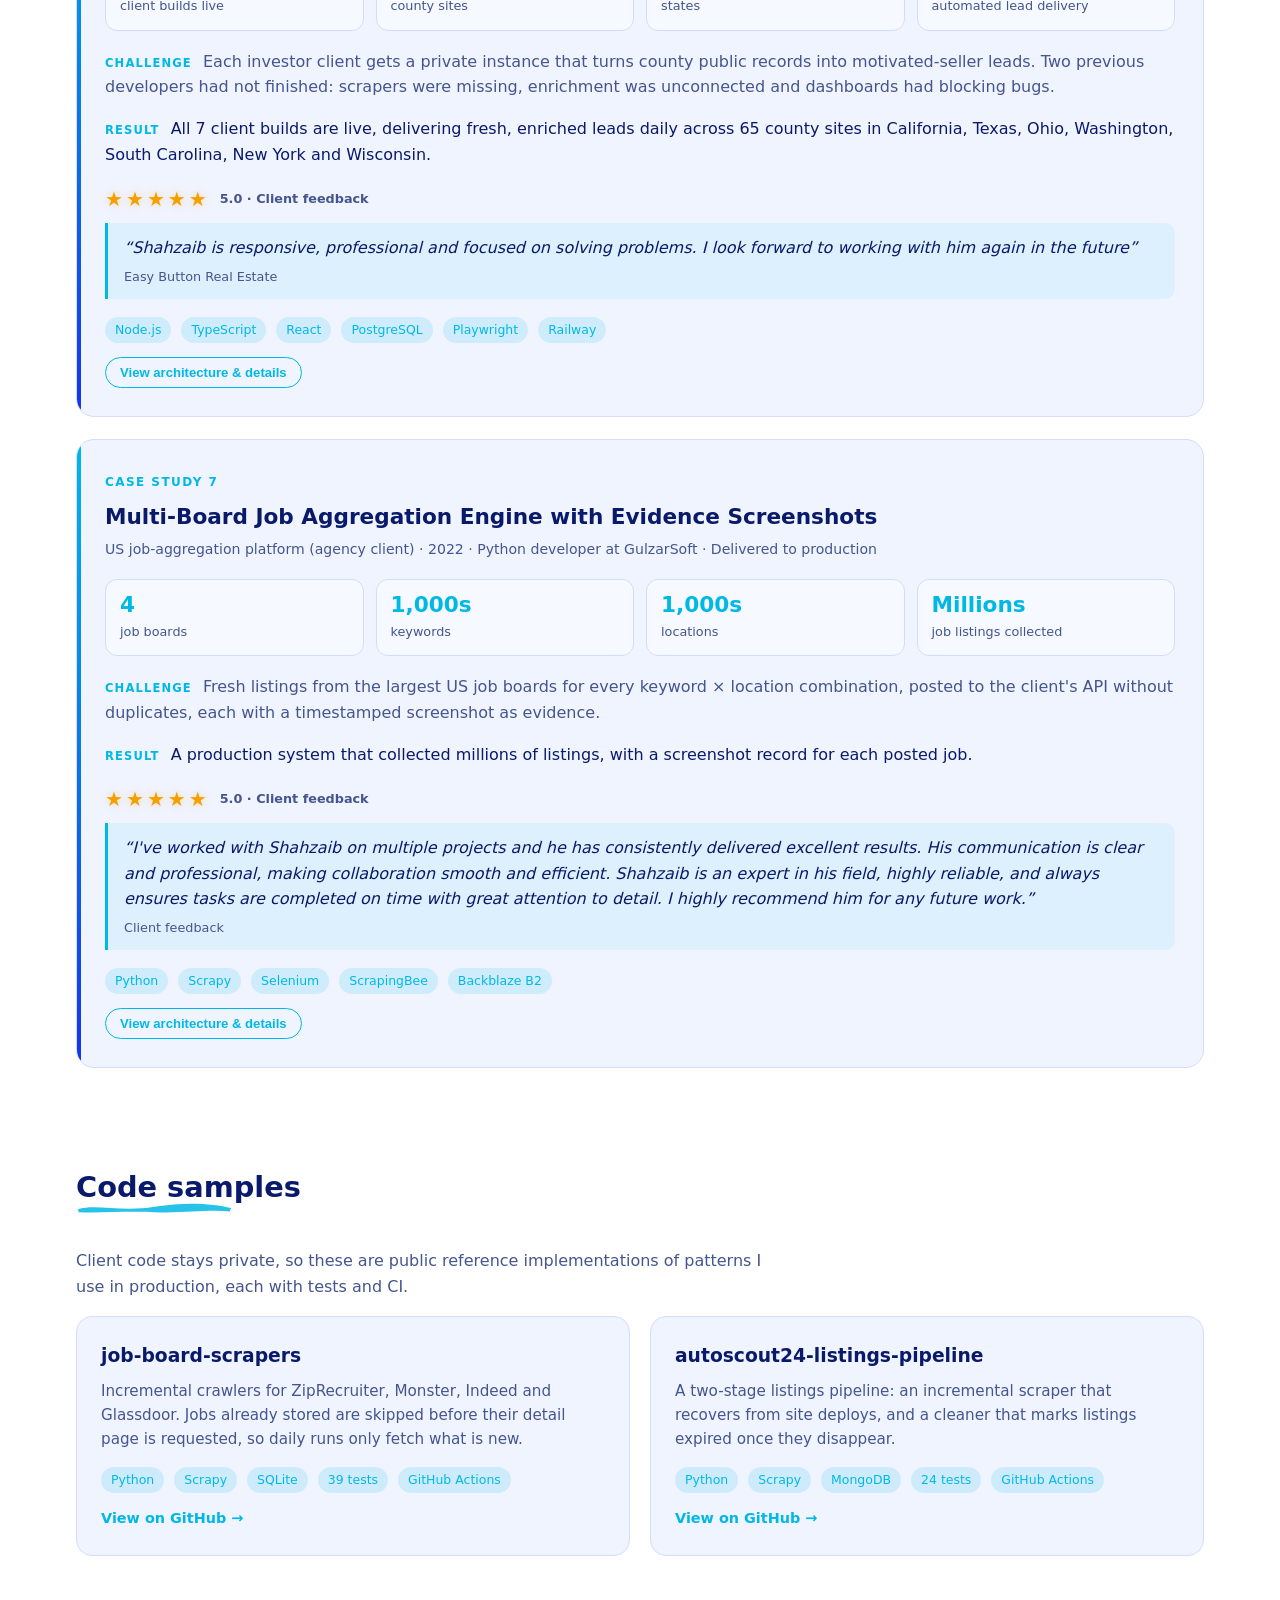
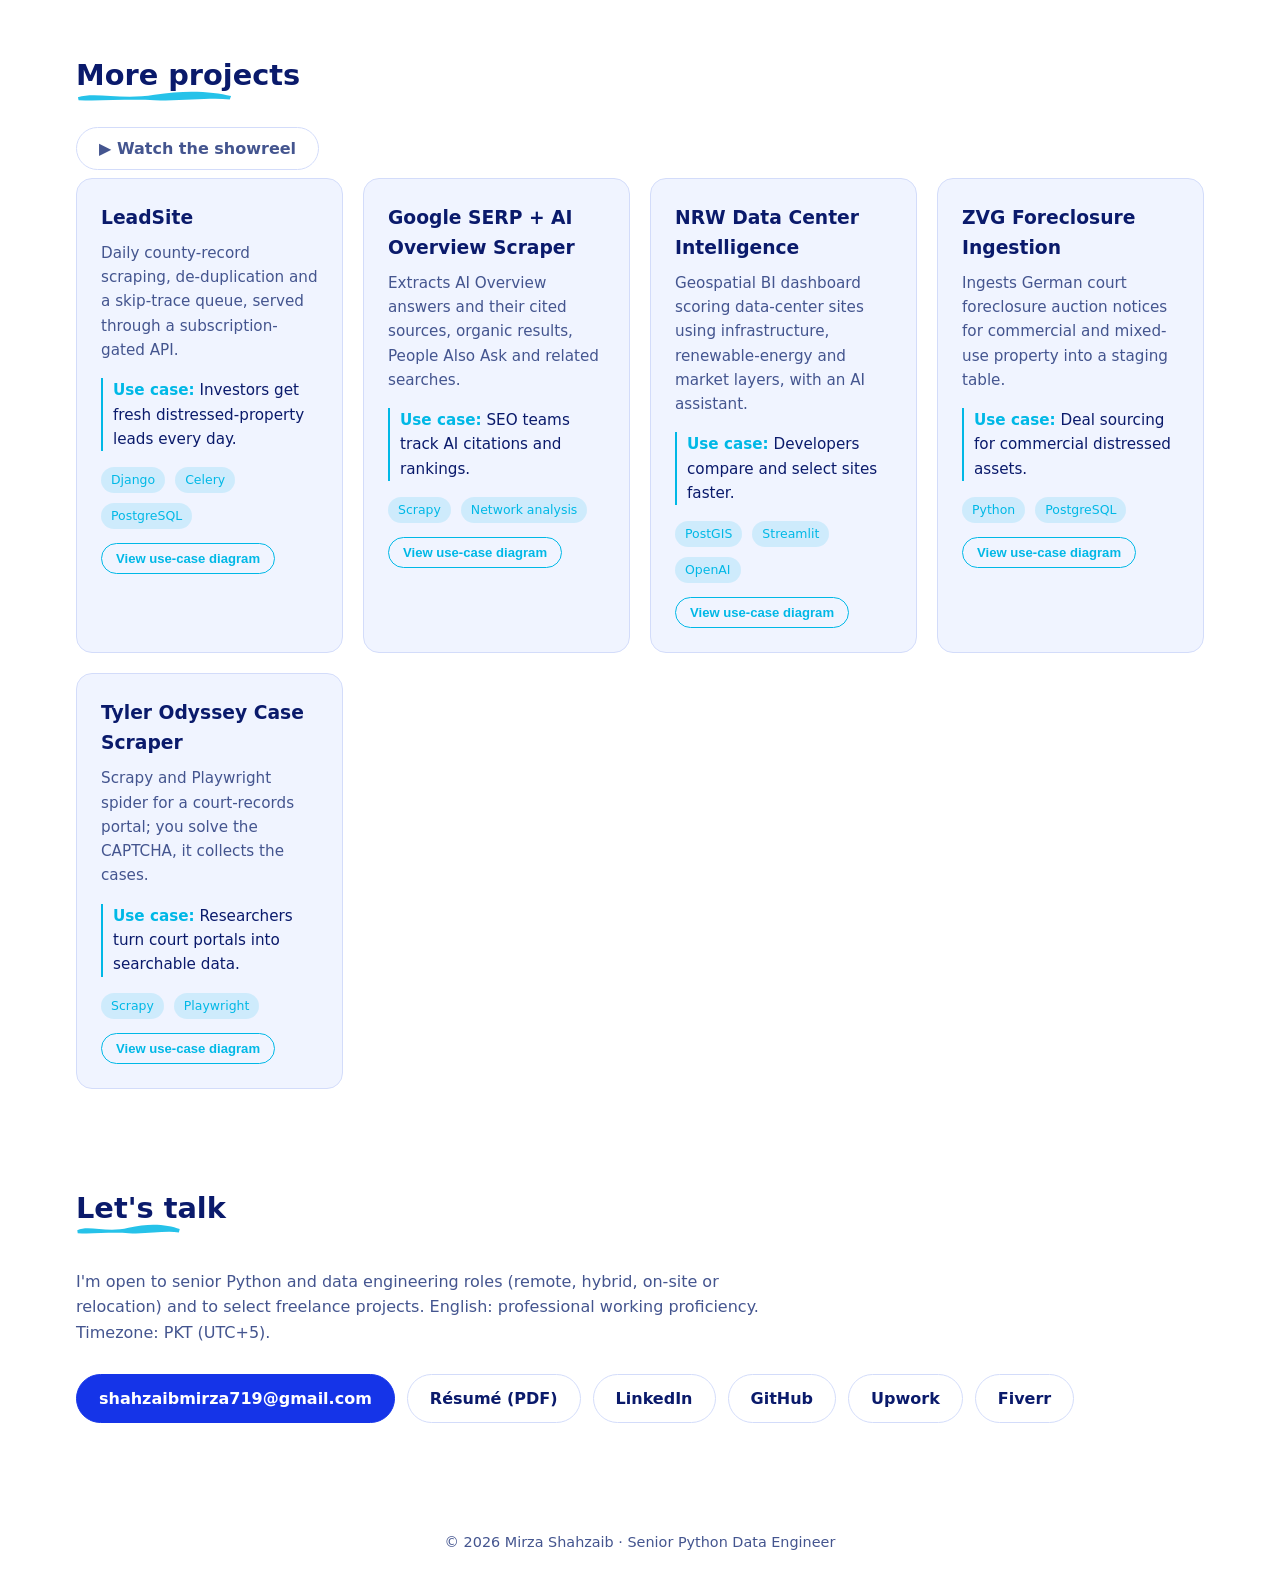
==== commit f48953f2: "Make portfolio recruiter-ready: experience, resume, code samples - Hero: senior Python data engineer" ====
--- a/index.html
+++ b/index.html
@@ -3,9 +3,27 @@
 <head>
   <meta charset="utf-8">
   <meta name="viewport" content="width=device-width, initial-scale=1">
-  <title>Mirza Shahzaib · Senior Data Engineer · Web Scraping</title>
-  <meta name="description" content="Portfolio of Mirza Shahzaib, freelance senior data engineer. 200+ production scrapers, ETL pipelines and lead-generation platforms.">
+  <title>Mirza Shahzaib · Senior Python Data Engineer · Web Scraping &amp; ETL</title>
+  <meta name="description" content="Mirza Shahzaib, senior Python data engineer. Web scraping and ETL pipelines: 1,200+ production scrapers, team lead of 7+ engineers, open to full-time roles.">
+  <meta property="og:title" content="Mirza Shahzaib · Senior Python Data Engineer">
+  <meta property="og:description" content="Web scraping and ETL pipelines: 1,200+ production scrapers, team lead of 7+ engineers. Case studies, code samples and résumé.">
+  <meta property="og:type" content="website">
   <link rel="stylesheet" href="style.css">
+  <script type="application/ld+json">
+  {
+    "@context": "https://schema.org",
+    "@type": "Person",
+    "name": "Mirza Shahzaib",
+    "jobTitle": "Senior Python Data Engineer",
+    "description": "Senior Python data engineer specialising in web scraping and ETL pipelines.",
+    "address": { "@type": "PostalAddress", "addressLocality": "Gujrat", "addressRegion": "Punjab", "addressCountry": "PK" },
+    "knowsAbout": ["Web scraping", "ETL pipelines", "Python", "Scrapy", "Playwright", "PostgreSQL", "MongoDB"],
+    "sameAs": [
+      "https://www.linkedin.com/in/mirza-shahzaib-613bab15b/",
+      "https://github.com/shahzaibmirza566-creator"
+    ]
+  }
+  </script>
 </head>
 <body>
   <canvas id="fx" aria-hidden="true"></canvas>
@@ -16,10 +34,11 @@
     <a href="#top" class="logo">SM<span>.</span></a>
     <nav id="nav-links">
       <a href="#about">About</a>
-      <a href="#skills">Skills</a>
+      <a href="#experience">Experience</a>
       <a href="#case-studies">Case studies</a>
-      <a href="#projects">Projects</a>
+      <a href="#code">Code</a>
       <a href="#contact">Contact</a>
+      <a class="resume" href="Mirza_Shahzaib_CV.pdf" target="_blank" rel="noopener">Résumé</a>
       <button id="theme" aria-label="Toggle theme">◐</button>
     </nav>
     <button id="menu" aria-label="Open menu" aria-expanded="false" aria-controls="nav-links"><i></i><i></i><i></i></button>
@@ -30,16 +49,18 @@
       <div class="hero-text">
       <p class="eyebrow"><span id="type"></span><span class="caret"></span></p>
       <h1>I turn messy websites into <em>clean, reliable data.</em></h1>
-      <p class="lead">Hi, I'm Mirza Shahzaib, a freelance senior data engineer with 5+ years building production scrapers, ETL pipelines and lead-generation platforms that keep running when sites change.</p>
+      <p class="lead">Hi, I'm Mirza Shahzaib, a senior Python data engineer with 5+ years building production scrapers and ETL pipelines that keep running when sites change. I've shipped 1,200+ scrapers and led a team of 7+ engineers.</p>
+      <p class="avail"><i></i>Open to full-time senior roles · Remote, hybrid or relocation · PKT (UTC+5)</p>
       <div class="cta">
-        <a class="btn primary" href="#case-studies">See my work</a>
+        <a class="btn primary" href="Mirza_Shahzaib_CV.pdf" target="_blank" rel="noopener">Download résumé</a>
+        <a class="btn" href="#case-studies">See my work</a>
         <a class="btn" href="#contact">Get in touch</a>
       </div>
       <ul class="stats">
-        <li><b><span data-count="1000">1,000</span>+</b><span>Projects completed</span></li>
         <li><b><span data-count="5">5</span>+</b><span>Years building</span></li>
-        <li><b><span data-count="2000">2,000</span>+</b><span>Production scrapers</span></li>
-        <li><b><span data-count="450">450</span>+</b><span>Fiverr reviews · 4.9★</span></li>
+        <li><b><span data-count="1200">1,200</span>+</b><span>Production scrapers</span></li>
+        <li><b><span data-count="7">7</span>+</b><span>Engineers led</span></li>
+        <li><b><span data-count="1000">1,000</span>+</b><span>Freelance projects · 4.9★</span></li>
       </ul>
       </div>
       <div class="hero-visual" aria-hidden="true">
@@ -59,8 +80,47 @@
 
     <section id="about" class="reveal">
       <h2>About</h2>
-      <p>I'm a web scraping specialist and Python data engineer who builds production scrapers that keep running: from large-scale collection on protected, JavaScript-heavy sites to clean, standardised datasets delivered to databases, S3, CSV or CRMs.</p>
-      <p>In 5+ years I have built 200+ production scrapers for a UK e-commerce brand, collected 3.3M court decisions for a legal-AI company, standardised property records from 18 Florida counties into one schema, and delivered 7 live lead-generation dashboards. I work solo and own each project end to end: architecture, build, validation, documentation and handover.</p>
+      <p>I'm a Python data engineer specialising in web scraping: from large-scale collection on protected, JavaScript-heavy sites to clean, standardised datasets delivered to databases, S3, CSV or CRMs. My long-running pipelines process 100k+ records per day at a 98% success rate.</p>
+      <p>I spent three years at GulzarSoft, progressing from Python Developer to Senior Software Engineer and Team Lead of 7+ engineers. Since then I have built 200+ production scrapers for a UK e-commerce brand, collected 3.3M court decisions for a legal-AI company, standardised Florida county property records into one schema, and delivered 7 live lead-generation dashboards.</p>
+      <p>I'm comfortable owning a system end to end (architecture, build, validation, documentation, handover) and equally comfortable inside a team: setting coding standards, reviewing code and mentoring.</p>
+    </section>
+
+    <section id="experience" class="reveal">
+      <h2>Experience</h2>
+      <ol class="timeline">
+        <li>
+          <div class="when">Dec 2021 – Present</div>
+          <div class="what">
+            <h3>Freelance Senior Data Engineer (Web Scraping)</h3>
+            <p class="org">Fiverr (Level 2 · 4.9★ · 450+ reviews) and Upwork (Top Rated) · alongside my full-time role until Feb 2024</p>
+            <ul>
+              <li>Delivered 1,000+ projects, mostly one-time data extractions, for real estate, e-commerce, lead-generation and SaaS clients.</li>
+              <li>Build and maintain long-running pipelines with monitoring, retries and deduplication, including 200+ scrapers kept running for one client for over a year.</li>
+              <li>Keep crawls reliable on protected, JavaScript-heavy sites with Playwright, proxy rotation and rate limiting.</li>
+              <li>Founded ScrapeByte (Feb 2023, part-time), a data-extraction and automation service, and lead its small technical team.</li>
+            </ul>
+          </div>
+        </li>
+        <li>
+          <div class="when">Jan 2021 – Feb 2024</div>
+          <div class="what">
+            <h3>Software Engineer → Senior Software Engineer / Team Lead</h3>
+            <p class="org">GulzarSoft, Gujrat, Pakistan · full-time · Python Developer (2021) → Associate Software Engineer (2022) → Senior / Team Lead (2023)</p>
+            <ul>
+              <li>Shipped 1,200+ production scrapers (Scrapy, BeautifulSoup, Selenium), including long-lived e-commerce and job-portal scrapers that I built and maintained.</li>
+              <li>Designed ETL pipelines that loaded millions of records into SQL and NoSQL databases and fed client-facing dashboards.</li>
+              <li>As Team Lead, led 7+ developers across real-estate and lead-generation pipelines, setting coding standards and reviewing every deliverable.</li>
+            </ul>
+          </div>
+        </li>
+        <li>
+          <div class="when">2017 – 2021</div>
+          <div class="what">
+            <h3>BS in Computer Science</h3>
+            <p class="org">PMAS Arid Agriculture University, Gujrat Campus</p>
+          </div>
+        </li>
+      </ol>
     </section>
 
     <section id="skills" class="reveal">
@@ -70,6 +130,7 @@
         <span>Node.js / TypeScript</span><span>React</span><span>PostgreSQL</span><span>MongoDB</span>
         <span>MySQL</span><span>AWS S3</span><span>Zyte / ScrapingBee</span><span>Proxies &amp; CAPTCHA</span>
         <span>ETL pipelines</span><span>n8n</span><span>Docker</span><span>Pandas</span>
+        <span>Git &amp; CI/CD</span><span>Grafana / Sentry</span>
       </div>
     </section>
 
@@ -79,6 +140,25 @@
       <div class="cases" id="cases"></div>
     </section>
 
+    <section id="code" class="reveal">
+      <h2>Code samples</h2>
+      <p>Client code stays private, so these are public reference implementations of patterns I use in production, each with tests and CI.</p>
+      <div class="repos">
+        <a class="card repo" href="https://github.com/shahzaibmirza566-creator/job-board-scrapers" target="_blank" rel="noopener">
+          <h3>job-board-scrapers</h3>
+          <p>Incremental crawlers for ZipRecruiter, Monster, Indeed and Glassdoor. Jobs already stored are skipped before their detail page is requested, so daily runs only fetch what is new.</p>
+          <div class="tags"><span>Python</span><span>Scrapy</span><span>SQLite</span><span>39 tests</span><span>GitHub Actions</span></div>
+          <span class="repo-link">View on GitHub →</span>
+        </a>
+        <a class="card repo" href="https://github.com/shahzaibmirza566-creator/autoscout24-listings-pipeline" target="_blank" rel="noopener">
+          <h3>autoscout24-listings-pipeline</h3>
+          <p>A two-stage listings pipeline: an incremental scraper that recovers from site deploys, and a cleaner that marks listings expired once they disappear.</p>
+          <div class="tags"><span>Python</span><span>Scrapy</span><span>MongoDB</span><span>24 tests</span><span>GitHub Actions</span></div>
+          <span class="repo-link">View on GitHub →</span>
+        </a>
+      </div>
+    </section>
+
     <section id="projects" class="reveal">
       <h2>More projects</h2>
       <p><a class="btn" href="showreel.html">▶ Watch the showreel</a></p>
@@ -117,19 +197,20 @@
     </section>
 
     <section id="contact" class="reveal">
-      <h2>Let's work together</h2>
-      <p>Have data you need or a task to automate? Tell me about it.</p>
+      <h2>Let's talk</h2>
+      <p>I'm open to senior Python and data engineering roles (remote, hybrid, on-site or relocation) and to select freelance projects. English: professional working proficiency. Timezone: PKT (UTC+5).</p>
       <div class="cta">
         <a class="btn primary" href="mailto:shahzaibmirza719@gmail.com">shahzaibmirza719@gmail.com</a>
+        <a class="btn" href="Mirza_Shahzaib_CV.pdf" target="_blank" rel="noopener">Résumé (PDF)</a>
         <a class="btn" href="https://www.linkedin.com/in/mirza-shahzaib-613bab15b/" target="_blank" rel="noopener">LinkedIn</a>
+        <a class="btn" href="https://github.com/shahzaibmirza566-creator" target="_blank" rel="noopener">GitHub</a>
+        <a class="btn" href="https://www.upwork.com/freelancers/shahzaibmirza5" target="_blank" rel="noopener">Upwork</a>
         <a class="btn" href="https://www.fiverr.com/shahzaibmirz637" target="_blank" rel="noopener">Fiverr</a>
-        <a class="btn" href="https://www.upwork.com/freelancers/shahzaibmirza5" target="_blank" rel="noopener">Upwork</a>
-        <a class="btn" href="https://github.com/shahzaibmirza566-creator" target="_blank" rel="noopener">GitHub</a>
       </div>
     </section>
   </main>
 
-  <footer>© <span id="year"></span> Mirza Shahzaib · Freelance Senior Data Engineer</footer>
+  <footer>© <span id="year"></span> Mirza Shahzaib · Senior Python Data Engineer</footer>
   <script src="script.js"></script>
 </body>
 </html>
--- a/style.css
+++ b/style.css
@@ -438,3 +438,32 @@
 /* stats: number and "+" share one baseline, size and weight */
 .stats b { display: flex; align-items: baseline; gap: 1px; line-height: 1.15; font-weight: 800; font-variant-numeric: tabular-nums; }
 .stats b span { font: inherit; color: inherit; }
+
+/* ---------- Recruiter essentials: availability, résumé, experience, code samples ---------- */
+.avail { display: inline-flex; align-items: center; gap: 9px; margin: 14px 0 0; padding: 6px 14px; border: 1px solid var(--border);
+  border-radius: 999px; background: var(--surface); color: var(--text); font-size: .88rem; font-weight: 600; }
+.avail i { flex: none; width: 8px; height: 8px; border-radius: 50%; background: #28c840; box-shadow: 0 0 0 4px rgba(40,200,64,.22); }
+.nav nav a.resume { color: var(--btn-text); background: var(--btn); padding: 7px 16px; border-radius: 999px; font-weight: 600; }
+.nav nav a.resume:hover { color: var(--btn-text); filter: brightness(1.08); }
+
+.timeline { list-style: none; padding: 0; margin: 8px 0 0; display: grid; gap: 18px; }
+.timeline > li { display: grid; grid-template-columns: 170px 1fr; gap: 20px; background: var(--surface);
+  border: 1px solid var(--border); border-radius: 16px; padding: 22px 24px; min-width: 0; }
+.timeline .when { color: var(--accent); font-weight: 700; font-size: .9rem; padding-top: 3px; }
+.timeline h3 { margin: 0 0 4px; font-size: 1.15rem; }
+.timeline .org { margin: 0; font-size: .9rem; max-width: none; }
+.timeline ul { margin: 10px 0 0; padding-left: 18px; color: var(--muted); }
+.timeline ul li { margin: 4px 0; }
+
+.repos { display: grid; grid-template-columns: repeat(auto-fit, minmax(min(320px, 100%), 1fr)); gap: 20px; margin-top: 8px; }
+a.card { display: block; }
+.repo-link { display: inline-block; margin-top: 14px; color: var(--accent); font-weight: 600; font-size: .9rem; }
+
+@media (max-width: 720px) {
+  .timeline > li { grid-template-columns: 1fr; gap: 6px; padding: 18px; }
+  .nav nav a.resume { text-align: center; margin-top: 12px; border-bottom: 0; }
+}
+@media (max-width: 560px) {
+  .avail { font-size: .8rem; align-items: flex-start; border-radius: 14px; }
+  .avail i { margin-top: 6px; }
+}
